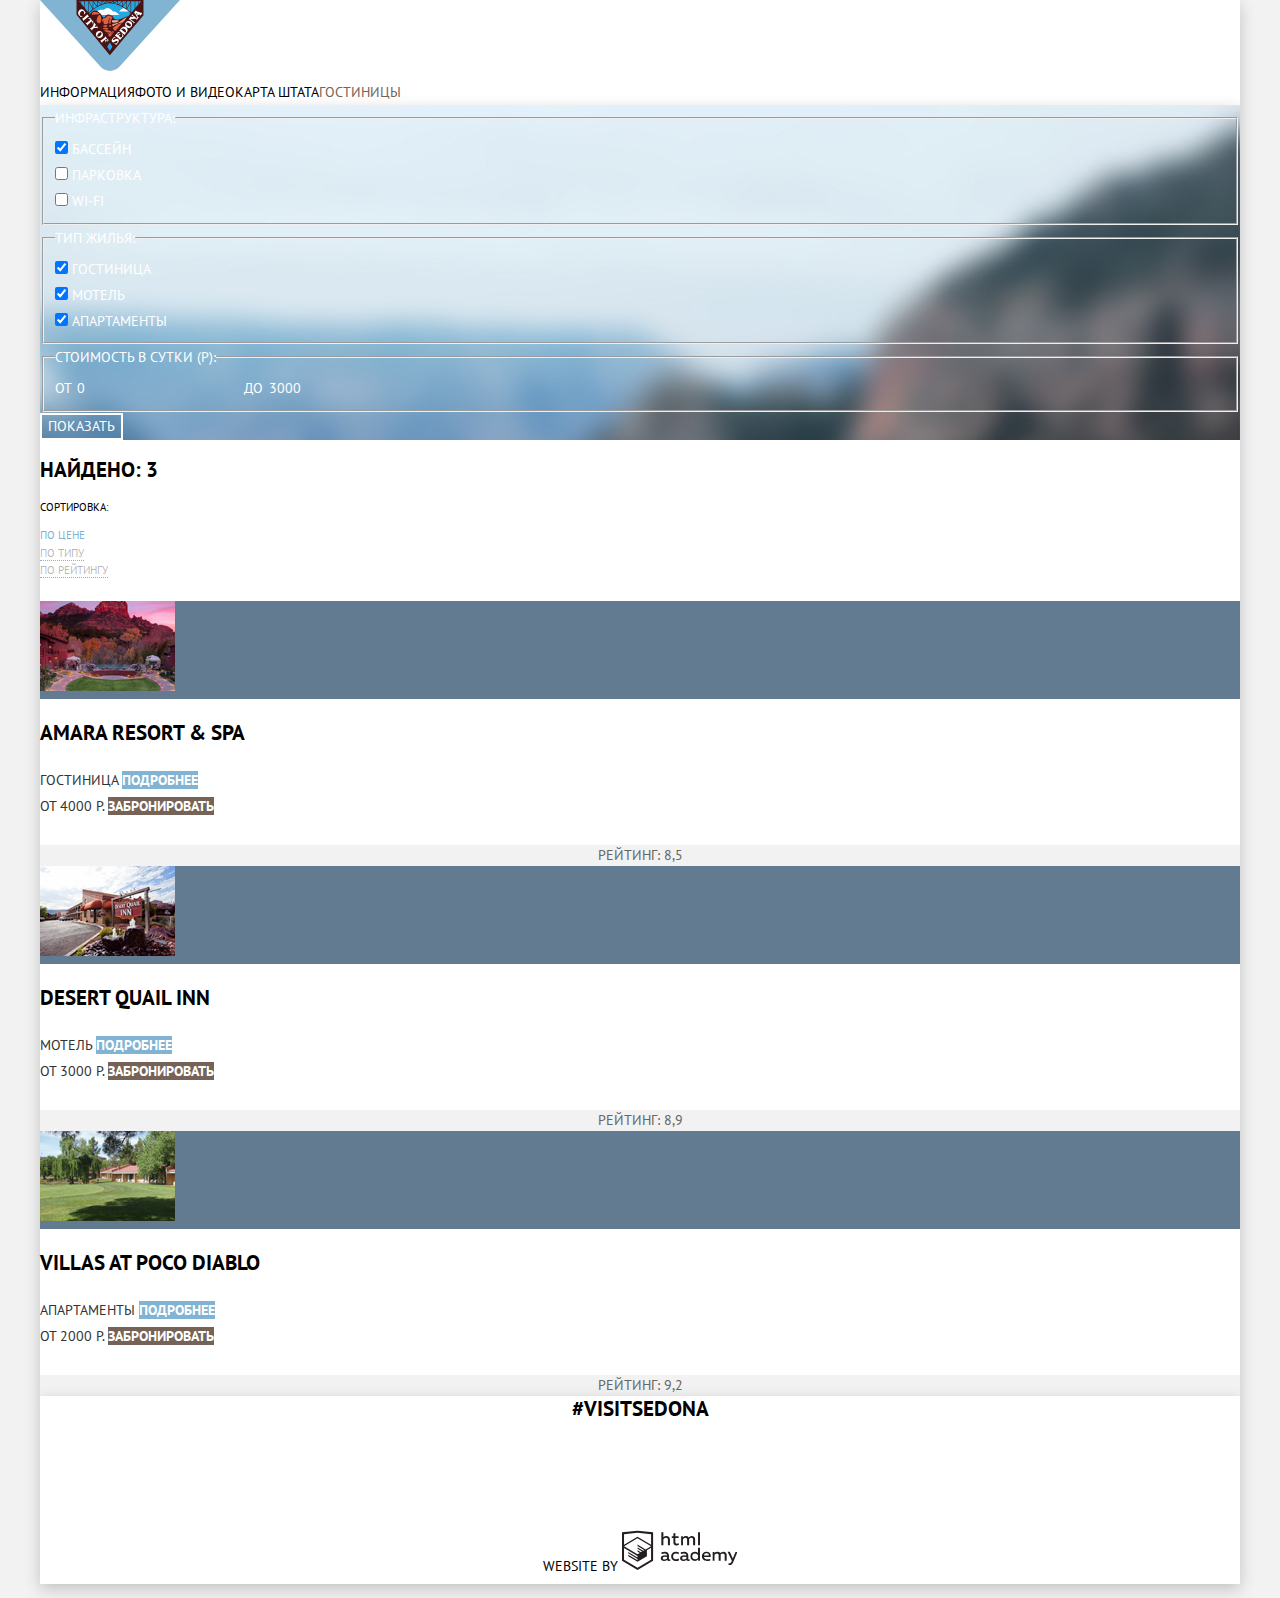
==== hotels.html @ b2244fad "Исправил html" ====
<!DOCTYPE html>
<html lang="ru">
  <head>
    <meta charset="utf-8">
    <title>HTML Academy: Седона</title>
    <link href="https://fonts.googleapis.com/css?family=PT+Sans:400,700&amp;subset=cyrillic" rel="stylesheet">
    <link href="css/normalize.css" rel="stylesheet">
    <link href="css/style.css" rel="stylesheet">
  </head>
  <body>
  	<header class="container main-header">
  		<h1 class="visually-hidden">Sedona - отели</h1>
  		<a href="index.html" class="main-header-logo">
  				<img src="img/svg/logo.svg" width="140" height="71" alt="Логотип города Седона">
  		</a>
  		<nav class="menu">
  			<ul class="menu-list">
  				<li class="menu-item"><a class="menu-link" href="info.html">Информация</a></li>
  				<li class="menu-item"><a class="menu-link" href="gallery.html">Фото и видео</a></li>
  				<li class="menu-item"><a class="menu-link" href="map.html">Карта штата</a></li>
  				<li class="menu-item"><span class="menu-link">Гостиницы</span></li>
  			</ul>
  		</nav>
  	</header>

    <main class="container">
      <section class="filter">
        <h2 class="visually-hidden">Критерии выбора жилья</h2>
        <div class="hotels-bakground">
          <form class="filter-form" method="get" action="https://echo.htmlacademy.ru">
            <fieldset class="filter-col">
              <legend>Инфраструктура:</legend>
                <ul class="filter-list">
                  <li class="filter-option">
                    <label class="filter-name">
                      <input type="checkbox" class="filter-check" name="infrastructure" value="pool" checked>
                      <span class="filter-text">Бассейн</span>
                    </label>
                  </li>
                  <li class="filter-option">
                    <label class="filter-name">
                      <input type="checkbox" class="filter-check" name="infrastructure" value="parking">
                      <span class="filter-text">Парковка</span>
                    </label>
                  </li>
                  <li class="filter-option">
                    <label class="filter-name">
                      <input type="checkbox" class="filter-check" name="infrastructure" value="wi-fi">
                      <span class="filter-text">Wi-fi</span>
                    </label>
                  </li>
                </ul>
            </fieldset>

            <fieldset class="filter-col">
              <legend>Тип жилья:</legend>
                <ul class="filter-list">
                  <li class="filter-option">
                    <label class="filter-name">
                      <input type="checkbox" class="filter-check" name="accommodation" value="hotel" checked>
                      <span class="filter-text">Гостиница</span>
                    </label>
                  </li>
                  <li class="filter-option">
                    <label class="filter-name">
                      <input type="checkbox" class="filter-check" name="accommodation" value="motel" checked>
                      <span class="filter-text">Мотель</span>
                    </label>
                  </li>
                  <li class="filter-option">
                    <label class="filter-name">
                      <input type="checkbox" class="filter-check" name="accommodation" value="apartments" checked>
                      <span class="filter-text">Апартаменты</span>
                    </label>
                  </li>
                </ul>
            </fieldset>

            <fieldset class="filter-col filter-range">
              <legend>Стоимость в сутки (р):</legend>
                <label class="filter-name range-name">
                  <span class="filter-text range-text">От</span>
                  <input type="text" class="range-input" name="cost-from" value="0">
                </label>
                <label class="filter-name range-name">
                  <span class="filter-text range-text">До</span>
                  <input type="text" class="range-input" name="cost-to" value="3000">
                </label>
                <div class="range-controls">
                  <div class="bar"></div>
                  <div class="grip min-grip"></div>
                  <div class="grip max-grip"></div>
                </div>
            </fieldset>
            <button type="submit" class="filter-show-btn button">Показать</button>
          </form>
        </div>
      </section>

      <section class="sort">
        <h2 class="visually-hidden">Сортировка жилья</h2>
        <p class="sort-result">Найдено: 3</p>
        <p class="sort-row">Сортировка:</p>
        <ul class="sort-list">
          <li class="sort-item sort-row">
            <a href="#" class="sort-link active">По цене</a>
          </li>
          <li class="sort-item sort-row">
            <a href="#" class="sort-link">По типу</a>
          </li>
          <li class="sort-item sort-row">
            <a href="#" class="sort-link">По рейтингу</a>
          </li>
          <li class="sort-item sort-icon">
            <a href="#" class="sort-link-step sort-ascending">Возрастание</a>
            <a href="#" class="sort-link-step sort-descending">Убывание</a>
          </li>
        </ul>
      </section>

      <section class="hotels">
        <div class="hotel">
          <div class="hotel-picture">
            <img src="img/content/amara.jpg" width="135" height="90" alt="Внешний вид отелей">
          </div>
          <div class="hotel-content">
              <h3 class="hotel-title theme-title">Amara resort & Spa</h3>
              <div class="hotel-block">
                <span class="hotel-text theme-text">Гостиница</span>
                <a href="#" class="hotel-details-btn">Подробнее</a>
              </div>
              <div class="hotel-block">
                <span class="hotel-text theme-text">От 4000 р.</span>
                <a href="#" class="hotel-booking-btn">Забронировать</a>
              </div>
          </div>
          <div class="hotel-rate">
            <div class="hotel-stars hotel-stars-four">Четыре звезды</div>
            <div class="hotel-rate-text">Рейтинг: 8,5</div>
          </div>
        </div>

        <div class="hotel">
          <div class="hotel-picture">
            <img src="img/content/desert.jpg" width="135" height="90" alt="Внешний вид отелей">
          </div>
          <div class="hotel-content">
              <h3 class="hotel-title theme-title">Desert quail inn</h3>
              <div class="hotel-block">
                <span class="hotel-text theme-text">Мотель</span>
                <a href="#" class="hotel-details-btn">Подробнее</a>
              </div>
              <div class="hotel-block">
                <span class="hotel-text theme-text">От 3000 р.</span>
                <a href="#" class="hotel-booking-btn">Забронировать</a>
              </div>
          </div>
          <div class="hotel-rate">
            <div class="hotel-stars hotel-stars-three">Три звезды</div>
            <div class="hotel-rate-text">Рейтинг: 8,9</div>
          </div>
        </div>

        <div class="hotel">
          <div class="hotel-picture">
            <img src="img/content/villas.jpg" width="135" height="90" alt="Внешний вид отелей">
          </div>
          <div class="hotel-content">
              <h3 class="hotel-title theme-title">Villas at poco diablo</h3>
              <div class="hotel-block">
                <span class="hotel-text theme-text">Апартаменты</span>
                <a href="#" class="hotel-details-btn">Подробнее</a>
              </div>
              <div class="hotel-block">
                <span class="hotel-text theme-text">От 2000 р.</span>
                <a href="#" class="hotel-booking-btn">Забронировать</a>
              </div>
          </div>
          <div class="hotel-rate">
            <div class="hotel-stars hotel-stars-two">Две звезды</div>
            <div class="hotel-rate-text">Рейтинг: 9,2</div>
          </div>
        </div>
      </section>
    </main>

  	<footer class="container main-footer">
  		<a href="#" class="hashtag">#visitsedona</a>
  		<ul class="social-list">
         <li class="footer-item"><a class="button social-link social-twitter" href="#">Twitter</a></li>
         <li class="footer-item"><a class="button social-link social-facebook" href="#">Facebook</a></li>
         <li class="footer-item"><a class="button social-link social-youtube" href="#">Youtube</a></li>
      </ul>
      <p class="footer-copyright">Website by
      	<a href="https://htmlacademy.ru/intensive/htmlcss" class="footer-copyright-logo">
          HTML Academy
  				<svg class="inline-logo" width="115" height="41" xmlns="http://www.w3.org/2000/svg" viewBox="0 0 113 39"><path d="M46.84 28.22a2.07 2.07 0 0 0 .58-.11v1.4a3.41 3.41 0 0 1-1.24.22 1.75 1.75 0 0 1-1.75-1 5.08 5.08 0 0 1-3.3 1.13c-1.59 0-3.06-.87-3.06-2.68 0-2.24 2.08-2.93 3.9-2.93a11.63 11.63 0 0 1 2.28.26v-.31c0-1.09-.8-1.86-2.3-1.86a7.79 7.79 0 0 0-3.15.67v-1.79a10.72 10.72 0 0 1 3.35-.58c2.48 0 4 1.18 4 3.83v3.14a.57.57 0 0 0 .69.61zm-6.76-1.19a1.42 1.42 0 0 0 1.64 1.29 3.56 3.56 0 0 0 2.53-1v-1.51a10.21 10.21 0 0 0-1.9-.22c-1.1.01-2.27.35-2.27 1.45zM53.06 20.62a5.29 5.29 0 0 1 2.7.67v1.79a4.28 4.28 0 0 0-2.42-.73 2.89 2.89 0 1 0 0 5.76 5.26 5.26 0 0 0 2.55-.67v1.8a6.58 6.58 0 0 1-2.9.6 4.42 4.42 0 0 1-4.72-4.54 4.54 4.54 0 0 1 4.79-4.68zM65.84 28.22a2.07 2.07 0 0 0 .58-.11v1.4a3.41 3.41 0 0 1-1.24.22 1.75 1.75 0 0 1-1.75-1 5.08 5.08 0 0 1-3.3 1.13c-1.59 0-3.06-.87-3.06-2.68 0-2.24 2.08-2.93 3.9-2.93a11.63 11.63 0 0 1 2.28.26v-.31c0-1.09-.8-1.86-2.3-1.86a7.79 7.79 0 0 0-3.15.67v-1.79a10.72 10.72 0 0 1 3.35-.58c2.48 0 4 1.18 4 3.83v3.14a.57.57 0 0 0 .69.61zm-6.76-1.19a1.42 1.42 0 0 0 1.64 1.29 3.56 3.56 0 0 0 2.53-1v-1.51a10.21 10.21 0 0 0-1.9-.22c-1.11.01-2.27.35-2.27 1.45zM76.67 16.85v12.76h-1.76v-1.39a4.07 4.07 0 0 1-3.35 1.62 4.62 4.62 0 0 1 0-9.22 4 4 0 0 1 3.15 1.37v-5.14h2zm-4.76 5.48a2.9 2.9 0 0 0 0 5.8 3 3 0 0 0 2.79-1.84v-2.13a3.06 3.06 0 0 0-2.79-1.83zM82.99 20.62c3.48 0 4.68 2.81 4.12 5.34h-6.58c.22 1.57 1.75 2.22 3.35 2.22a6.41 6.41 0 0 0 2.77-.62v1.68a7.5 7.5 0 0 1-3.14.6c-2.68 0-5-1.53-5-4.61a4.39 4.39 0 0 1 4.48-4.61zm.09 1.62a2.39 2.39 0 0 0-2.57 2.26h4.85a2.06 2.06 0 0 0-2.28-2.26zM89.1 29.61v-8.75h1.73v1.09a4 4 0 0 1 2.92-1.33 3 3 0 0 1 2.73 1.4 4.33 4.33 0 0 1 3.06-1.4 3.21 3.21 0 0 1 3.32 3.52v5.47h-2V24.2a1.67 1.67 0 0 0-1.73-1.84 2.94 2.94 0 0 0-2.17 1.18V29.61h-2V24.2a1.67 1.67 0 0 0-1.73-1.84 3.11 3.11 0 0 0-2.32 1.35v5.91h-2zM111.47 20.86h2l-4.1 9.93c-.95 2.28-2.19 3-3.52 3a5 5 0 0 1-1.15-.15v-1.66a3 3 0 0 0 .89.13c.95 0 1.66-.67 2.17-2l.18-.44-4.16-8.82h2.13l3 6.6zM40.66 1.53v5a4 4 0 0 1 2.83-1.2A3.41 3.41 0 0 1 47.1 8.9v5.41h-2V9.15a1.9 1.9 0 0 0-2-2.1 3.08 3.08 0 0 0-2.44 1.46v5.8h-2V1.53h2zM52.43 2.42v3.12h3.17v1.71h-3.17v4c0 1.15.53 1.53 1.66 1.53a4.71 4.71 0 0 0 1.77-.35v1.68a7.14 7.14 0 0 1-2.35.38 2.68 2.68 0 0 1-3-2.88V7.23h-1.6V5.52h1.57V2.88zM58.1 14.29V5.54h1.73v1.09a4 4 0 0 1 2.92-1.33 3 3 0 0 1 2.73 1.4 4.33 4.33 0 0 1 3.06-1.4 3.21 3.21 0 0 1 3.32 3.52v5.47h-2V8.88a1.67 1.67 0 0 0-1.73-1.84 2.94 2.94 0 0 0-2.17 1.18V14.29h-2V8.88a1.67 1.67 0 0 0-1.73-1.84 3.11 3.11 0 0 0-2.32 1.35v5.91h-2zM74.72 1.52h1.95v12.76h-1.95zM15.44.02h-.16L0 1.62v28l15.28 9.09 15.28-9.09v-28zm13.12 28.45l-13.28 7.9L2 28.47V16.99l13.22 7.87v1.43l-9.07-5.4v1.38l9.11 5.47v1.46l-9.1-5.42v1.38l9.11 5.47 9.19-5.5V19.22l4.1-2.45v11.67zm0-13.16l-3.65 2.14-1.68 1-8-4.76v1.38l6.84 4.07h-.06l-.15.09-1 .57-5.64-3.36v1.38l4.45 2.65-1.05.7-3.36-2v1.38l2.21 1.3-2.25 1.35-13.16-7.82 13.17-7.92zm0-1.39L15.21 6.05l-13.2 7.86V3.41l13.28-1.39 13.28 1.39v10.51z"/>
          </svg>
  			</a>
      </p>
  	</footer>
  </body>
</html>
---- css/style.css ----
body {
	margin: 0;
	padding: 0;

	font-family: "PT Sans", Arial, sans-serif;
	font-size: 14px;
	line-height: 26px;
	font-weight: 400;
	color: #000000;
	text-transform: uppercase;

	background-color: #f2f2f2;
}

a {
	text-decoration: none;
}

.container {
  margin: 0 auto;
  max-width: 1200px;
  background-color: #ffffff;
  box-shadow: 0px 5px 15px 0 rgba(0, 1, 1, 0.2);
}

.visually-hidden {
  position: absolute;

  width: 1px;
  height: 1px;
  margin: -1px;
  border: 0;
  padding: 0;

  white-space: nowrap;

  clip-path: inset(100%);
  clip: rect(0 0 0 0);
  overflow: hidden;
}

.button {
  font-size: 14px;
  line-height: 21px;
  text-align: center;
  color: #ffffff;
  vertical-align: middle;
  text-transform: uppercase;

  background-color: #766357;
  border: none;
}

.theme-text {
  font-size: 14px;
  line-height: 21px;
  font-weight: 400;
  color: #333333;
  text-align: center;
}

.theme-title {
  font-size: 21px;
  line-height: 21px;
  font-weight: 700;
  color: #000000;
  text-align: center;
}

.menu-list {
  width: 100%;
  display: flex;
  padding: 0;
  list-style: none;
}

.menu-item {
  text-align: center;

  width: (20%);
  box-sizing: border-box;
  flex-shrink: 0;
}

.menu-item:nth-child(2n+2) {
  margin-right:(20%);
}

.menu-link {
	color: #000000;
}

.menu-link:hover {
	color: #81b3d2;

}
.menu-link:active {
	opacity: 0.3;
}

.menu-link:not([href]),
.menu-link:not([href]):hover,
.menu-link:not([href]):active {
  color: #766357;
  opacity: 1;
}

.reason {
  text-align: center;
}

.reason-greeting {
  width: 100%;
  height: 500px;
  background:
  url("../img/svg/bg/welcome.svg") no-repeat center center,
  url("../img/svg/bg/polygon.svg") no-repeat center bottom,
  url("../img/bg/main-bg.jpg") no-repeat center center;
  background-size: 459px 353px, auto 60px, auto;
  background-color: #b0e0e6;
}

.reason-header .theme-title {
	line-height: 26px;
}

.reason-header .theme-text {
  line-height: 26px;
}

.reason-content {
  background-color: #81b3d2;
}

.reason-extended .theme-text,
.reason-extended .theme-title,
.reason-extended .reason-number {
  color: #ffffff;
}

.reason-number {
  font-weight: 400;
}

.less-content {
  background-color: #eeeeee;
}

.feature-list,
.menu-list,
.footer-list,
.sort-list,
.filter-list {
  list-style: none;
  margin: 0;
  padding: 0;
}


/*----ПРОБНЫЙ ФЛЕКС----*/

.reason-list {
  width: 100%;
  display: flex;
  padding: 0;
  list-style: none;
  flex-wrap: wrap;
  flex-direction: row;
  justify-content: center;
}

.reason-list:nth-child(1) {
  order: -2;
}

.reason-list:nth-child(2) {

}

.reason-list:nth-child(3) {

}

.reason-list:nth-child(4) {

}

.reason-list:nth-child(5) {

}

.reason-list:nth-child(4) {
  order: -1;
}


/*----КОНЕЦ ФЛЕКСА----*/

.reason-extended .reason-content {
  width: calc(100%/3)
}

.feedback .theme-title {
  font-size: 30px;
  line-height: 36px;
}

.feedback .theme-text {
  line-height: 24px;
}

.search-calendar {
  border: none;
  background-color: transparent;
}

.inline-calendar {
  fill: #cacaca;
}

.inline-calendar:hover {
  fill: #000000;
}

.inline-calendar:active {
  fill: #81b3d2;
}

.search-form {
  font-weight: 700;

  background-color: #ffffff;
  box-shadow: 0px 7px 15px 0 #00010126;
}

.search-input-wrapper .search-input {
  font-size: 14px;
  line-height: 21px;
  color: #000000;
  text-align: left;

  background-color: #f2f2f2;
  border: solid 2px transparent;
  outline: none;
}

.search-input-wrapper input:hover {
  background-color: #ebebeb;
  border: solid 2px transparent;
}

.search-input-wrapper input:focus {
  background-color: #ffffff;
  border: solid 2px #e5e5e5;
}

.search .button {
  font-size: 21px;
  line-height: 26px;
  font-weight: 700;
  color: #ffffff;
  text-align: center;

  background-color: #766357;
}

.modal-search .button:hover {
  background-color: #604e43;
}

.modal-search .button:active {
  background-color: #503e33;
  color: rgba(255, 255, 255, 0.3)
}

.search .search-send {
  background-color: #81b3d2;
}

.search .search-send:hover {
  background-color: #669ec0;
}

.search .search-send:active {
  background-color: #5496bd;
  color: rgba(255, 255, 255, 0.3);
}

.number {
  background-color: #f2f2f2;
}

.number .number-btn {
  font-size: 0;

  border: none;
  background-color: transparent;
}

.number .person-number {
  border: none;
  background-color: transparent;
}

.map {
  background-color: #dbe5c6;
}

.main-footer {
  text-align: center;
}

.social-list {
  list-style: none;
}

.main-footer .button {
  font-size: 0;
  color: #ffffff;

  background-color: #81b3d2;
}

.main-footer .button:hover {
  background-color: #669ec0;
}

.main-footer .button:active {
  color: rgba(255, 255, 255, 0.3);
  background-color: #5496bd;
}

.footer-copyright-logo {
  font-size: 0;
}

.inline-logo {
  fill: #231f20;
}

.inline-logo:hover {
  fill: #81b3d2;
}

.inline-logo:active {
  fill: #bdbbbc;
}

.hashtag {
  font-size: 21px;
  line-height: 26px;
  color: #000000;
  font-weight: 700;
}

/*-------ОТЕЛИ-------*/

.filter-form {
  color: #ffffff;
  text-align: left;

  background-image: url("../img/bg/filter-bg.jpg");
  background-color: #637b90;
  background-position: top center;
  background-repeat: no-repeat;
}

.range-input {
  color: #ffffff;

  background-color: transparent;
  border: none;
}

.sort {
  text-align: left;
  font-size: 10.5px;
  line-height: 17.5px;
}

.filter-show-btn {
  background-color: transparent;
  border: solid 2px #ffffff;
}

.filter-show-btn:hover {
  color: #000000;
  background-color: #ffffff;
}

.sort .sort-result {
  font-size: 21px;
  font-weight: 700;
}

.sort-link {
  color: rgba(0, 0, 0, 0.3);
  border-bottom: dotted 1px #81b3d2;
}

.sort-link:hover {
  color: #81b3d2;
   border-bottom: dotted 1px #81b3d2;
}

.sort-link:active {
  color: #000000;
  border: none;
}

.sort-link.active,
.sort-link.active:hover,
.sort-link.active:active {
  color: #81b3d2;
  border: none;
}

.sort-icon .sort-link-step {
  font-size: 0;
  color: #cacaca;
}

.sort-icon .sort-descending {
  color: #81b3d2;
}

.sort-icon .sort-link-step:hover {
  color: #000000;
}

.sort-icon .sort-link-step:active {
  color: #81b3d2;
}

.hotel-picture {
  background-color: #637b90;
}

.hotels .theme-text {
  text-align: left;
}

.hotel-title {
  font-size: 21px;
  line-height: 26px;
  text-align: left;
}

.hotel-booking-btn {
  background-color: #766357;
  font-weight: 700;
  color: #ffffff;
}

.hotel-booking-btn:hover {
  background-color: #604e43;
}

.hotel-booking-btn:active {
  background-color: #503e33;
  color: rgba(255, 255, 255, 0.3)
}

.hotel-details-btn {
  background-color: #81b3d2;
  font-weight: 700;
  color: #ffffff;
}

.hotel-details-btn:hover {
  background-color: #669ec0;
}

.hotel-details-btn:active {
  background-color: #5496bd;
  color: rgba(255, 255, 255, 0.3);
}

.hotel-rate-text {
  color: #666666;
  text-align: center;
  line-height: 21px;

  background-color: #f2f2f2;
}

.hotel-stars {
  font-size: 0;
}
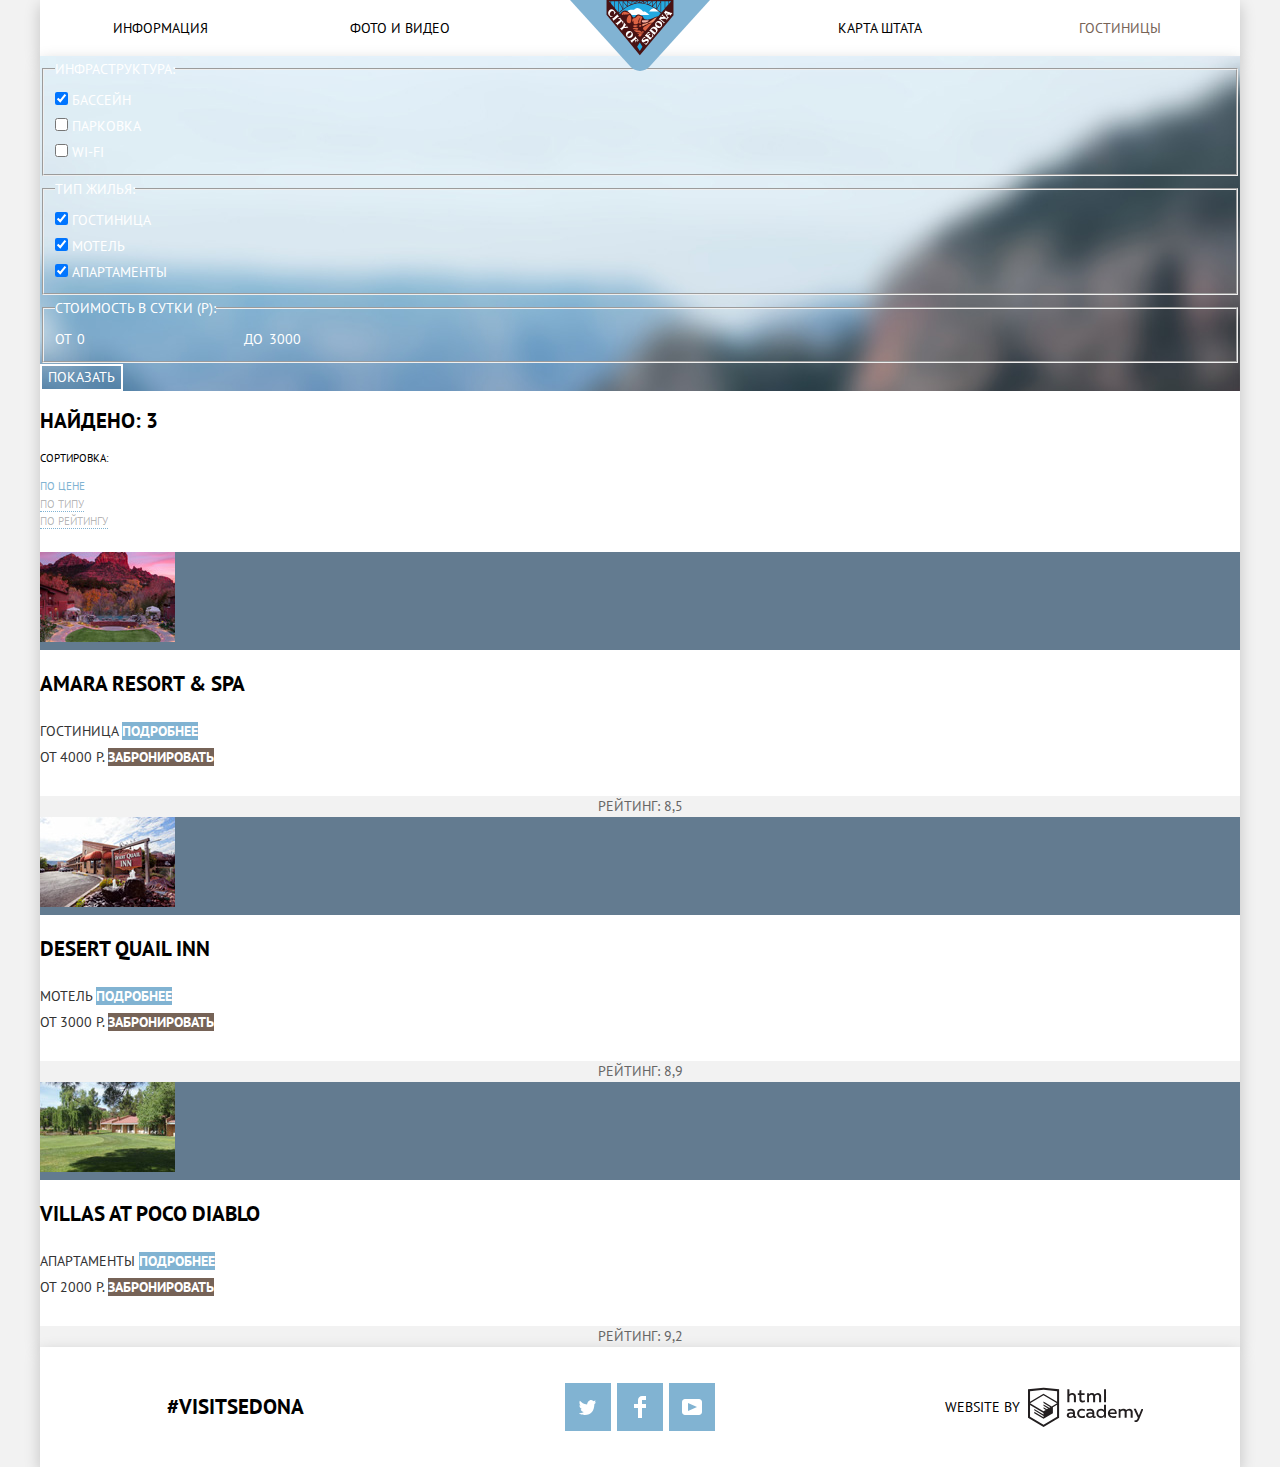
==== commit 82f9b621: "Выровнял текст" ====
--- a/hotels.html
+++ b/hotels.html
@@ -185,19 +185,21 @@
     </main>
 
   	<footer class="container main-footer">
-  		<a href="#" class="hashtag">#visitsedona</a>
-  		<ul class="social-list">
-         <li class="footer-item"><a class="button social-link social-twitter" href="#">Twitter</a></li>
-         <li class="footer-item"><a class="button social-link social-facebook" href="#">Facebook</a></li>
-         <li class="footer-item"><a class="button social-link social-youtube" href="#">Youtube</a></li>
-      </ul>
-      <p class="footer-copyright">Website by
-      	<a href="https://htmlacademy.ru/intensive/htmlcss" class="footer-copyright-logo">
-          HTML Academy
-  				<svg class="inline-logo" width="115" height="41" xmlns="http://www.w3.org/2000/svg" viewBox="0 0 113 39"><path d="M46.84 28.22a2.07 2.07 0 0 0 .58-.11v1.4a3.41 3.41 0 0 1-1.24.22 1.75 1.75 0 0 1-1.75-1 5.08 5.08 0 0 1-3.3 1.13c-1.59 0-3.06-.87-3.06-2.68 0-2.24 2.08-2.93 3.9-2.93a11.63 11.63 0 0 1 2.28.26v-.31c0-1.09-.8-1.86-2.3-1.86a7.79 7.79 0 0 0-3.15.67v-1.79a10.72 10.72 0 0 1 3.35-.58c2.48 0 4 1.18 4 3.83v3.14a.57.57 0 0 0 .69.61zm-6.76-1.19a1.42 1.42 0 0 0 1.64 1.29 3.56 3.56 0 0 0 2.53-1v-1.51a10.21 10.21 0 0 0-1.9-.22c-1.1.01-2.27.35-2.27 1.45zM53.06 20.62a5.29 5.29 0 0 1 2.7.67v1.79a4.28 4.28 0 0 0-2.42-.73 2.89 2.89 0 1 0 0 5.76 5.26 5.26 0 0 0 2.55-.67v1.8a6.58 6.58 0 0 1-2.9.6 4.42 4.42 0 0 1-4.72-4.54 4.54 4.54 0 0 1 4.79-4.68zM65.84 28.22a2.07 2.07 0 0 0 .58-.11v1.4a3.41 3.41 0 0 1-1.24.22 1.75 1.75 0 0 1-1.75-1 5.08 5.08 0 0 1-3.3 1.13c-1.59 0-3.06-.87-3.06-2.68 0-2.24 2.08-2.93 3.9-2.93a11.63 11.63 0 0 1 2.28.26v-.31c0-1.09-.8-1.86-2.3-1.86a7.79 7.79 0 0 0-3.15.67v-1.79a10.72 10.72 0 0 1 3.35-.58c2.48 0 4 1.18 4 3.83v3.14a.57.57 0 0 0 .69.61zm-6.76-1.19a1.42 1.42 0 0 0 1.64 1.29 3.56 3.56 0 0 0 2.53-1v-1.51a10.21 10.21 0 0 0-1.9-.22c-1.11.01-2.27.35-2.27 1.45zM76.67 16.85v12.76h-1.76v-1.39a4.07 4.07 0 0 1-3.35 1.62 4.62 4.62 0 0 1 0-9.22 4 4 0 0 1 3.15 1.37v-5.14h2zm-4.76 5.48a2.9 2.9 0 0 0 0 5.8 3 3 0 0 0 2.79-1.84v-2.13a3.06 3.06 0 0 0-2.79-1.83zM82.99 20.62c3.48 0 4.68 2.81 4.12 5.34h-6.58c.22 1.57 1.75 2.22 3.35 2.22a6.41 6.41 0 0 0 2.77-.62v1.68a7.5 7.5 0 0 1-3.14.6c-2.68 0-5-1.53-5-4.61a4.39 4.39 0 0 1 4.48-4.61zm.09 1.62a2.39 2.39 0 0 0-2.57 2.26h4.85a2.06 2.06 0 0 0-2.28-2.26zM89.1 29.61v-8.75h1.73v1.09a4 4 0 0 1 2.92-1.33 3 3 0 0 1 2.73 1.4 4.33 4.33 0 0 1 3.06-1.4 3.21 3.21 0 0 1 3.32 3.52v5.47h-2V24.2a1.67 1.67 0 0 0-1.73-1.84 2.94 2.94 0 0 0-2.17 1.18V29.61h-2V24.2a1.67 1.67 0 0 0-1.73-1.84 3.11 3.11 0 0 0-2.32 1.35v5.91h-2zM111.47 20.86h2l-4.1 9.93c-.95 2.28-2.19 3-3.52 3a5 5 0 0 1-1.15-.15v-1.66a3 3 0 0 0 .89.13c.95 0 1.66-.67 2.17-2l.18-.44-4.16-8.82h2.13l3 6.6zM40.66 1.53v5a4 4 0 0 1 2.83-1.2A3.41 3.41 0 0 1 47.1 8.9v5.41h-2V9.15a1.9 1.9 0 0 0-2-2.1 3.08 3.08 0 0 0-2.44 1.46v5.8h-2V1.53h2zM52.43 2.42v3.12h3.17v1.71h-3.17v4c0 1.15.53 1.53 1.66 1.53a4.71 4.71 0 0 0 1.77-.35v1.68a7.14 7.14 0 0 1-2.35.38 2.68 2.68 0 0 1-3-2.88V7.23h-1.6V5.52h1.57V2.88zM58.1 14.29V5.54h1.73v1.09a4 4 0 0 1 2.92-1.33 3 3 0 0 1 2.73 1.4 4.33 4.33 0 0 1 3.06-1.4 3.21 3.21 0 0 1 3.32 3.52v5.47h-2V8.88a1.67 1.67 0 0 0-1.73-1.84 2.94 2.94 0 0 0-2.17 1.18V14.29h-2V8.88a1.67 1.67 0 0 0-1.73-1.84 3.11 3.11 0 0 0-2.32 1.35v5.91h-2zM74.72 1.52h1.95v12.76h-1.95zM15.44.02h-.16L0 1.62v28l15.28 9.09 15.28-9.09v-28zm13.12 28.45l-13.28 7.9L2 28.47V16.99l13.22 7.87v1.43l-9.07-5.4v1.38l9.11 5.47v1.46l-9.1-5.42v1.38l9.11 5.47 9.19-5.5V19.22l4.1-2.45v11.67zm0-13.16l-3.65 2.14-1.68 1-8-4.76v1.38l6.84 4.07h-.06l-.15.09-1 .57-5.64-3.36v1.38l4.45 2.65-1.05.7-3.36-2v1.38l2.21 1.3-2.25 1.35-13.16-7.82 13.17-7.92zm0-1.39L15.21 6.05l-13.2 7.86V3.41l13.28-1.39 13.28 1.39v10.51z"/>
-          </svg>
-  			</a>
-      </p>
-  	</footer>
+            <div class="footer-content">
+        <a href="#" class="footer-unit hashtag">#visitsedona</a>
+        <ul class="footer-unit social-list">
+           <li class="footer-item"><a class="button social-link social-twitter" href="#">Twitter</a></li>
+           <li class="footer-item"><a class="button social-link social-facebook" href="#">Facebook</a></li>
+           <li class="footer-item"><a class="button social-link social-youtube" href="#">Youtube</a></li>
+        </ul>
+        <p class="footer-unit footer-copyright">Website by
+          <a href="https://htmlacademy.ru/intensive/htmlcss" class="footer-copyright-logo">
+            HTML Academy
+            <svg class="inline-logo" width="115" height="41" xmlns="http://www.w3.org/2000/svg" viewBox="0 0 113 39"><path d="M46.84 28.22a2.07 2.07 0 0 0 .58-.11v1.4a3.41 3.41 0 0 1-1.24.22 1.75 1.75 0 0 1-1.75-1 5.08 5.08 0 0 1-3.3 1.13c-1.59 0-3.06-.87-3.06-2.68 0-2.24 2.08-2.93 3.9-2.93a11.63 11.63 0 0 1 2.28.26v-.31c0-1.09-.8-1.86-2.3-1.86a7.79 7.79 0 0 0-3.15.67v-1.79a10.72 10.72 0 0 1 3.35-.58c2.48 0 4 1.18 4 3.83v3.14a.57.57 0 0 0 .69.61zm-6.76-1.19a1.42 1.42 0 0 0 1.64 1.29 3.56 3.56 0 0 0 2.53-1v-1.51a10.21 10.21 0 0 0-1.9-.22c-1.1.01-2.27.35-2.27 1.45zM53.06 20.62a5.29 5.29 0 0 1 2.7.67v1.79a4.28 4.28 0 0 0-2.42-.73 2.89 2.89 0 1 0 0 5.76 5.26 5.26 0 0 0 2.55-.67v1.8a6.58 6.58 0 0 1-2.9.6 4.42 4.42 0 0 1-4.72-4.54 4.54 4.54 0 0 1 4.79-4.68zM65.84 28.22a2.07 2.07 0 0 0 .58-.11v1.4a3.41 3.41 0 0 1-1.24.22 1.75 1.75 0 0 1-1.75-1 5.08 5.08 0 0 1-3.3 1.13c-1.59 0-3.06-.87-3.06-2.68 0-2.24 2.08-2.93 3.9-2.93a11.63 11.63 0 0 1 2.28.26v-.31c0-1.09-.8-1.86-2.3-1.86a7.79 7.79 0 0 0-3.15.67v-1.79a10.72 10.72 0 0 1 3.35-.58c2.48 0 4 1.18 4 3.83v3.14a.57.57 0 0 0 .69.61zm-6.76-1.19a1.42 1.42 0 0 0 1.64 1.29 3.56 3.56 0 0 0 2.53-1v-1.51a10.21 10.21 0 0 0-1.9-.22c-1.11.01-2.27.35-2.27 1.45zM76.67 16.85v12.76h-1.76v-1.39a4.07 4.07 0 0 1-3.35 1.62 4.62 4.62 0 0 1 0-9.22 4 4 0 0 1 3.15 1.37v-5.14h2zm-4.76 5.48a2.9 2.9 0 0 0 0 5.8 3 3 0 0 0 2.79-1.84v-2.13a3.06 3.06 0 0 0-2.79-1.83zM82.99 20.62c3.48 0 4.68 2.81 4.12 5.34h-6.58c.22 1.57 1.75 2.22 3.35 2.22a6.41 6.41 0 0 0 2.77-.62v1.68a7.5 7.5 0 0 1-3.14.6c-2.68 0-5-1.53-5-4.61a4.39 4.39 0 0 1 4.48-4.61zm.09 1.62a2.39 2.39 0 0 0-2.57 2.26h4.85a2.06 2.06 0 0 0-2.28-2.26zM89.1 29.61v-8.75h1.73v1.09a4 4 0 0 1 2.92-1.33 3 3 0 0 1 2.73 1.4 4.33 4.33 0 0 1 3.06-1.4 3.21 3.21 0 0 1 3.32 3.52v5.47h-2V24.2a1.67 1.67 0 0 0-1.73-1.84 2.94 2.94 0 0 0-2.17 1.18V29.61h-2V24.2a1.67 1.67 0 0 0-1.73-1.84 3.11 3.11 0 0 0-2.32 1.35v5.91h-2zM111.47 20.86h2l-4.1 9.93c-.95 2.28-2.19 3-3.52 3a5 5 0 0 1-1.15-.15v-1.66a3 3 0 0 0 .89.13c.95 0 1.66-.67 2.17-2l.18-.44-4.16-8.82h2.13l3 6.6zM40.66 1.53v5a4 4 0 0 1 2.83-1.2A3.41 3.41 0 0 1 47.1 8.9v5.41h-2V9.15a1.9 1.9 0 0 0-2-2.1 3.08 3.08 0 0 0-2.44 1.46v5.8h-2V1.53h2zM52.43 2.42v3.12h3.17v1.71h-3.17v4c0 1.15.53 1.53 1.66 1.53a4.71 4.71 0 0 0 1.77-.35v1.68a7.14 7.14 0 0 1-2.35.38 2.68 2.68 0 0 1-3-2.88V7.23h-1.6V5.52h1.57V2.88zM58.1 14.29V5.54h1.73v1.09a4 4 0 0 1 2.92-1.33 3 3 0 0 1 2.73 1.4 4.33 4.33 0 0 1 3.06-1.4 3.21 3.21 0 0 1 3.32 3.52v5.47h-2V8.88a1.67 1.67 0 0 0-1.73-1.84 2.94 2.94 0 0 0-2.17 1.18V14.29h-2V8.88a1.67 1.67 0 0 0-1.73-1.84 3.11 3.11 0 0 0-2.32 1.35v5.91h-2zM74.72 1.52h1.95v12.76h-1.95zM15.44.02h-.16L0 1.62v28l15.28 9.09 15.28-9.09v-28zm13.12 28.45l-13.28 7.9L2 28.47V16.99l13.22 7.87v1.43l-9.07-5.4v1.38l9.11 5.47v1.46l-9.1-5.42v1.38l9.11 5.47 9.19-5.5V19.22l4.1-2.45v11.67zm0-13.16l-3.65 2.14-1.68 1-8-4.76v1.38l6.84 4.07h-.06l-.15.09-1 .57-5.64-3.36v1.38l4.45 2.65-1.05.7-3.36-2v1.38l2.21 1.3-2.25 1.35-13.16-7.82 13.17-7.92zm0-1.39L15.21 6.05l-13.2 7.86V3.41l13.28-1.39 13.28 1.39v10.51z"/>
+            </svg>
+          </a>
+        </p>
+      </div>
+    </footer>
   </body>
 </html>
--- a/css/style.css
+++ b/css/style.css
@@ -67,23 +67,35 @@
   text-align: center;
 }
 
+.menu {
+  position: relative;
+}
+
+.main-header-logo {
+  position: absolute;
+  top: 0;
+  left: 50%;
+  transform: translateX(-50%);
+}
+
 .menu-list {
   width: 100%;
   display: flex;
+  flex-wrap: wrap;
   padding: 0;
+  margin: 0;
   list-style: none;
 }
 
 .menu-item {
   text-align: center;
-
-  width: (20%);
+  width: 20%;
+  padding: 15px;
   box-sizing: border-box;
-  flex-shrink: 0;
-}
-
-.menu-item:nth-child(2n+2) {
-  margin-right:(20%);
+}
+
+.menu-item:nth-child(4n-2) {
+  margin-right: 20%;
 }
 
 .menu-link {
@@ -111,24 +123,41 @@
 
 .reason-greeting {
   width: 100%;
-  height: 500px;
+  height: 508px;
   background:
-  url("../img/svg/bg/welcome.svg") no-repeat center center,
-  url("../img/svg/bg/polygon.svg") no-repeat center bottom,
-  url("../img/bg/main-bg.jpg") no-repeat center center;
-  background-size: 459px 353px, auto 60px, auto;
+    url("../img/svg/bg/welcome.svg") no-repeat center center,
+    url("../img/svg/bg/polygon.svg") no-repeat center bottom,
+    url("../img/bg/main-bg.jpg") no-repeat center 28%;
+  background-size: 459px 353px, 100% 59px, cover;
   background-color: #b0e0e6;
 }
 
 .reason-header .theme-title {
+  max-width: 450px;
+  padding-top: 40px;
+  margin-left: auto;
+  margin-right: auto;
+  margin-bottom: 40px;
 	line-height: 26px;
 }
 
 .reason-header .theme-text {
+  max-width: 500px;
+  margin-left: auto;
+  margin-right: auto;
+  margin-bottom: 55px;
   line-height: 26px;
 }
 
+.reason-item .theme-title {
+  max-width: 160px;
+  margin-left: auto;
+  margin-right: auto;
+}
+
 .reason-content {
+  flex-shrink: 0;
+
   background-color: #81b3d2;
 }
 
@@ -142,12 +171,11 @@
   font-weight: 400;
 }
 
-.less-content {
+.reason-less {
   background-color: #eeeeee;
-}
-
-.feature-list,
-.menu-list,
+  min-height: 227px;
+}
+
 .footer-list,
 .sort-list,
 .filter-list {
@@ -162,43 +190,115 @@
 .reason-list {
   width: 100%;
   display: flex;
+  list-style: none;
+  margin: 0 auto;
   padding: 0;
-  list-style: none;
   flex-wrap: wrap;
   flex-direction: row;
   justify-content: center;
 }
 
-.reason-list:nth-child(1) {
+.reason-item {
+  width: calc(100% / 3);
+}
+
+.reason-extended {
+  display: flex;
+  width: 100%;
+}
+
+.reason-reverse {
+  flex-direction: row-reverse;
+}
+
+.reason-item:first-child {
   order: -2;
 }
 
-.reason-list:nth-child(2) {
-
-}
-
-.reason-list:nth-child(3) {
-
-}
-
-.reason-list:nth-child(4) {
-
-}
-
-.reason-list:nth-child(5) {
-
-}
-
-.reason-list:nth-child(4) {
+.reason-item:last-child {
+  width: 100%;
   order: -1;
 }
 
-
+.reason-item:nth-child(3) {
+ padding-top: 29px;
+}
+
+.reason-item:nth-child(4) {
+ padding-top: 29px;
+}
+
+.reason-item:nth-child(5) {
+ padding-top: 29px;
+}
+
+.reason-item:nth-child(3) .theme-text {
+  max-width: 208px;
+  min-width: 182px;
+  margin-left: auto;
+  margin-right: auto;
+}
+
+.reason-item:nth-child(4) .theme-text {
+  max-width: 262px;
+  min-width: 152px;
+  margin-left: auto;
+  margin-right: auto;
+}
+
+.reason-item:nth-child(5) .theme-text {
+  max-width: 247px;
+  min-width: 145px;
+  margin-left: auto;
+  margin-right: auto;
+}
+
+.reason-content {
+  flex-shrink: 0;
+  padding: 45px;
+  width: calc(100% / 3);
+  background-color: #81b3d2;
+  text-align: center;
+  box-sizing: border-box;
+}
+
+.reason-image {
+  position: relative;
+  flex-grow: 1;
+  overflow: hidden;
+  background-color: #b0e0e6;
+}
+
+.reason-image img {
+  position: absolute;
+  width: 100%;
+  height: auto;
+  top: 50%;
+  left: 0%;
+  transform: translateY(-50%);
+}
+
+.feature-list {
+  width: 100%;
+  list-style: none;
+  margin: 0;
+  padding: 0;
+
+  display: flex;
+  justify-content: space-between;
+  align-content: flex-start;
+}
+
+.feature-item {
+  padding-top: 50px;
+}
+
+.feature-home .gift-image {
+  background: url("../img/svg/bg/home.svg") no-repeat center center;
+  background-size: 75px 72px;
+
+}
 /*----КОНЕЦ ФЛЕКСА----*/
-
-.reason-extended .reason-content {
-  width: calc(100%/3)
-}
 
 .feedback .theme-title {
   font-size: 30px;
@@ -302,16 +402,66 @@
   background-color: transparent;
 }
 
+.main-footer {
+  position: relative;
+}
+
 .map {
   background-color: #dbe5c6;
-}
-
-.main-footer {
-  text-align: center;
+  width: 100%;
+  height: 593;
+}
+
+.footer-content {
+  bottom: 0;
+  background-color: rgba(255,255,255,0.9);
+  width: 100%;
+  box-sizing: border-box;
+  padding-top: 20px;
+  padding-bottom: 20px;
+
+  display: flex;
+}
+
+.absolute {
+  position: absolute;
+}
+
+.footer-unit {
+  display: flex;
+  justify-content: center;
+  width: calc(100%/3);
 }
 
 .social-list {
+  margin: 13px;
+  padding: 0;
   list-style: none;
+  display: flex;
+  align-items: center;
+}
+
+.social-link {
+  display: block;
+  margin: 3px;
+  height: 48px;
+  width: 46px;
+  background-color: #81b3d2;
+}
+
+.social-twitter {
+  background: url("../img/svg/bg/twitter.svg") no-repeat;
+  background-position: 50% 50%;
+}
+
+.social-facebook {
+  background: url("../img/svg/bg/facebook.svg") no-repeat;
+  background-position: 50% 50%;
+}
+
+.social-youtube {
+  background: url("../img/svg/bg/youtube.svg") no-repeat;
+  background-position: 50% 50%;
 }
 
 .main-footer .button {
@@ -330,7 +480,14 @@
   background-color: #5496bd;
 }
 
+.footer-copyright {
+  display: flex;
+  align-items: center;
+}
+
 .footer-copyright-logo {
+  height: 41px;
+  margin-left: 8px;
   font-size: 0;
 }
 
@@ -351,6 +508,7 @@
   line-height: 26px;
   color: #000000;
   font-weight: 700;
+  align-self: center;
 }
 
 /*-------ОТЕЛИ-------*/
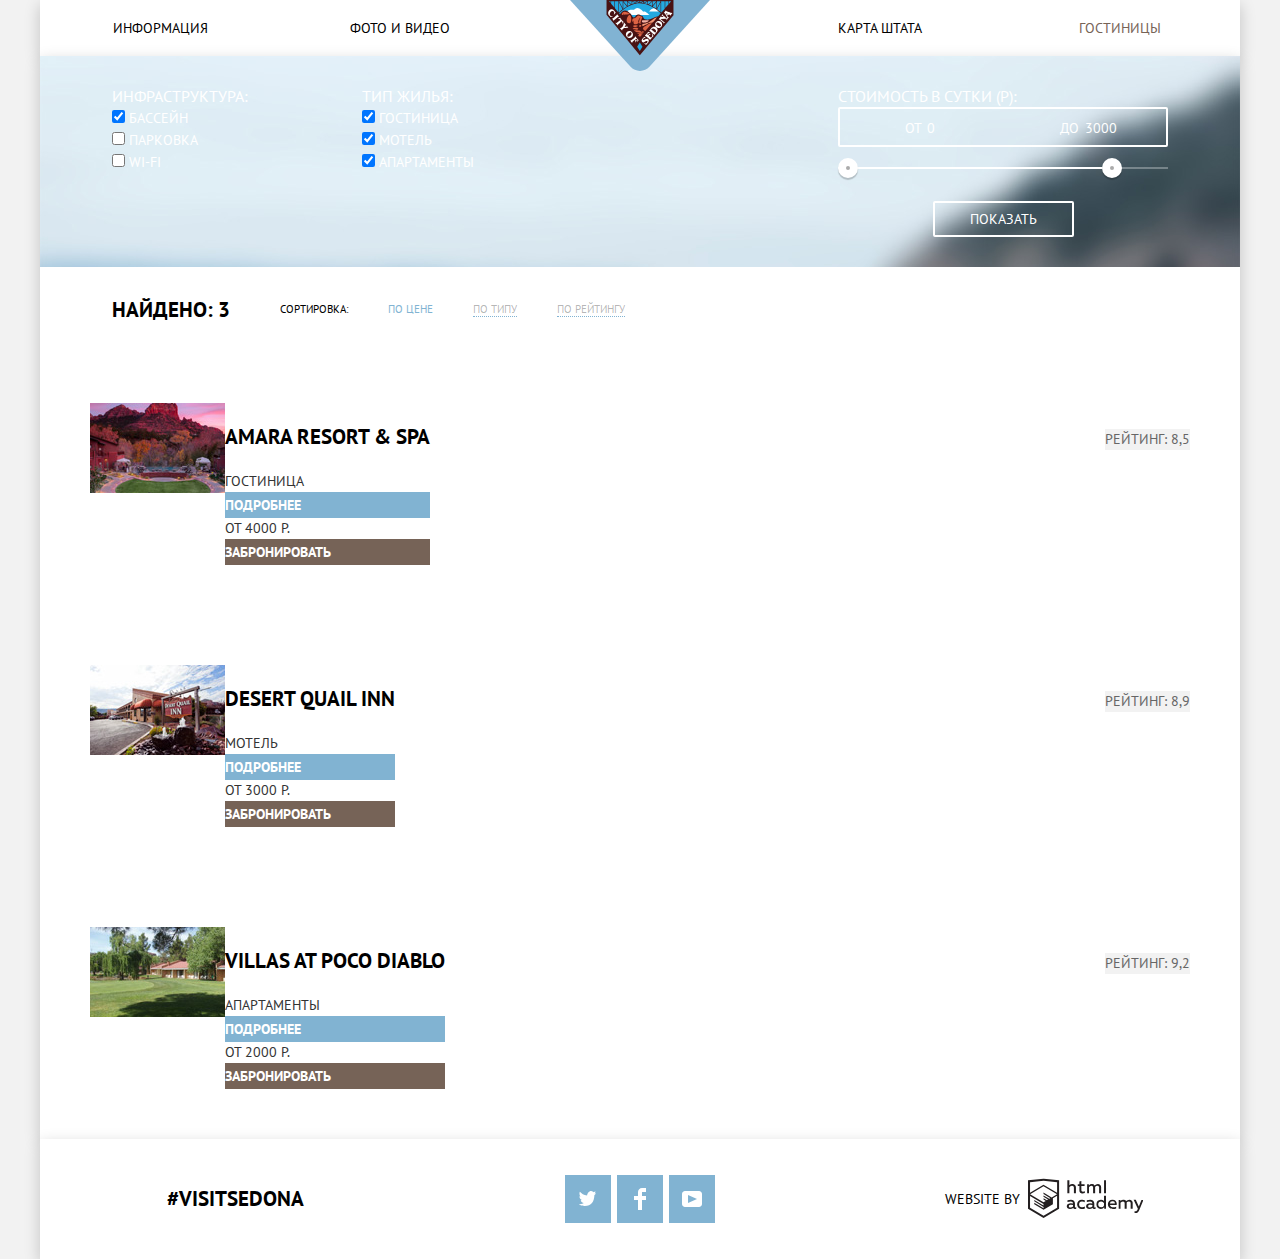
==== commit 1b6c77a9: "Сделал крупную сетку на гостиницах и фильтр" ====
--- a/hotels.html
+++ b/hotels.html
@@ -78,38 +78,42 @@
 
             <fieldset class="filter-col filter-range">
               <legend>Стоимость в сутки (р):</legend>
-                <label class="filter-name range-name">
-                  <span class="filter-text range-text">От</span>
-                  <input type="text" class="range-input" name="cost-from" value="0">
-                </label>
-                <label class="filter-name range-name">
-                  <span class="filter-text range-text">До</span>
-                  <input type="text" class="range-input" name="cost-to" value="3000">
-                </label>
+                <div class="cost">
+                  <label class="filter-name range-name cost-from">
+                    <span class="filter-text range-text">От</span>
+                    <input type="text" class="range-input" name="cost-from" value="0">
+                  </label>
+                  <label class="filter-name range-name cost-to">
+                    <span class="filter-text range-text">До</span>
+                    <input type="text" class="range-input" name="cost-to" value="3000">
+                  </label>
+                </div>
                 <div class="range-controls">
-                  <div class="bar"></div>
+                  <div class="scale">
+                    <div class="bar"></div>
+                  </div>
                   <div class="grip min-grip"></div>
                   <div class="grip max-grip"></div>
                 </div>
+                <button type="submit" class="filter-show-btn button">Показать</button>
             </fieldset>
-            <button type="submit" class="filter-show-btn button">Показать</button>
           </form>
         </div>
       </section>
 
       <section class="sort">
-        <h2 class="visually-hidden">Сортировка жилья</h2>
-        <p class="sort-result">Найдено: 3</p>
-        <p class="sort-row">Сортировка:</p>
+        <h2 class="visually-hidden sort-text">Сортировка жилья</h2>
+        <p class="sort-result sort-text">Найдено: 3</p>
+        <p class="sort-row sort-text">Сортировка:</p>
         <ul class="sort-list">
           <li class="sort-item sort-row">
-            <a href="#" class="sort-link active">По цене</a>
+            <a href="#" class="sort-link active sort-text">По цене</a>
           </li>
           <li class="sort-item sort-row">
-            <a href="#" class="sort-link">По типу</a>
+            <a href="#" class="sort-link sort-text">По типу</a>
           </li>
           <li class="sort-item sort-row">
-            <a href="#" class="sort-link">По рейтингу</a>
+            <a href="#" class="sort-link sort-text">По рейтингу</a>
           </li>
           <li class="sort-item sort-icon">
             <a href="#" class="sort-link-step sort-ascending">Возрастание</a>
@@ -185,7 +189,7 @@
     </main>
 
   	<footer class="container main-footer">
-            <div class="footer-content">
+      <div class="footer-content">
         <a href="#" class="footer-unit hashtag">#visitsedona</a>
         <ul class="footer-unit social-list">
            <li class="footer-item"><a class="button social-link social-twitter" href="#">Twitter</a></li>
--- a/css/style.css
+++ b/css/style.css
@@ -76,6 +76,7 @@
   top: 0;
   left: 50%;
   transform: translateX(-50%);
+  z-index: 1;
 }
 
 .menu-list {
@@ -234,21 +235,18 @@
 
 .reason-item:nth-child(3) .theme-text {
   max-width: 208px;
-  min-width: 182px;
   margin-left: auto;
   margin-right: auto;
 }
 
 .reason-item:nth-child(4) .theme-text {
   max-width: 262px;
-  min-width: 152px;
   margin-left: auto;
   margin-right: auto;
 }
 
 .reason-item:nth-child(5) .theme-text {
   max-width: 247px;
-  min-width: 145px;
   margin-left: auto;
   margin-right: auto;
 }
@@ -290,7 +288,7 @@
 }
 
 .feature-item {
-  padding-top: 50px;
+  padding:;
 }
 
 .feature-home .gift-image {
@@ -516,6 +514,10 @@
 .filter-form {
   color: #ffffff;
   text-align: left;
+  line-height: 21px;
+
+  display: flex;
+  padding: 30px 72px;
 
   background-image: url("../img/bg/filter-bg.jpg");
   background-color: #637b90;
@@ -523,32 +525,179 @@
   background-repeat: no-repeat;
 }
 
+.filter-col {
+  font-size: 16px;
+
+  min-width: 140px;
+  margin: 0;
+  margin-right: 110px;
+  padding: 0;
+  border: none;
+}
+
+.filter-range {
+  width: 330px;
+  margin: 0;
+  margin-left: auto;
+}
+
+.cost {
+  position: relative;
+  height: 36px;
+  margin-bottom: 20px;
+
+  border: 2px solid #ffffff;
+  border-radius: 2px;
+
+  font-size: 0;
+}
+
+.cost::after {
+  content: "";
+  position: absolute;
+  top: 50%;
+  left: 50%;
+
+  width: 2px;
+  height: 22px;
+
+  background: #fffff;
+  transform: translate(-50%, -50%);
+}
+
+.cost .range-name {
+  display: inline-block;
+
+  font-size: 14px;
+  line-height: 38px;
+  vertical-align: top;
+
+  cursor: pointer;
+}
+
+.cost .cost-from,
+.cost .cost-to {
+  width: 90px;
+  padding-left: 65px;
+}
+
+.filter-text {
+  font-size: 14px;
+}
+
 .range-input {
+  width: 50px;
+  margin: 0;
+
   color: #ffffff;
 
   background-color: transparent;
   border: none;
+}
+
+.range-controls {
+  position: relative;
+
+  margin-bottom: 32px;
+}
+
+.range-controls .scale {
+  height: 2px;
+
+  background: rgba(255, 255, 255, 0.3);
+}
+
+.range-controls .bar {
+  width: 80%;
+  height: 2px;
+
+  background: #ffffff;
+}
+
+.grip {
+  position: absolute;
+  top: -9px;
+
+  width: 4px;
+  height: 4px;
+
+  background: #ababab;
+  border: 8px solid #ffffff;
+  border-radius: 50%;
+  box-shadow: 0 2px 1px 0 rgba(0, 1, 1, 0.2);
+  cursor: pointer;
+}
+
+.grip:hover {
+  background: #1c4f80;
+}
+
+.min-grip {
+  left: 0;
+}
+
+.max-grip {
+  left: 80%;
+}
+
+.filter-show-btn {
+  display: block;
+  margin: 0 auto;
+  padding: 6px 35px;
+
+  font-size: 14px;
+  line-height: 20px;
+  color: #ffffff;
+  text-transform: uppercase;
+
+  background: transparent;
+  border: 2px solid #ffffff;
+  border-radius: 2px;
+  cursor: pointer;
+}
+
+.filter-show-btn:hover {
+  color: #000000;
+
+  background: #ffffff;
 }
 
 .sort {
   text-align: left;
   font-size: 10.5px;
   line-height: 17.5px;
-}
-
-.filter-show-btn {
-  background-color: transparent;
-  border: solid 2px #ffffff;
-}
-
-.filter-show-btn:hover {
-  color: #000000;
-  background-color: #ffffff;
+
+  display: flex;
+  padding: 32px 72px;
+  align-items: center;
+}
+
+.sort-text {
+  margin: 0;
+}
+
+.sort-list {
+  display: flex;
+  align-items: center;
+}
+
+.sort-icon {
+  margin-left: auto;
 }
 
 .sort .sort-result {
   font-size: 21px;
   font-weight: 700;
+
+  margin-right: 50px;
+}
+
+.sort .sort-row {
+  margin-right: 40px;
+}
+
+.sort-row {
+  margin-right: 33px;
 }
 
 .sort-link {
@@ -578,7 +727,35 @@
   color: #cacaca;
 }
 
-.sort-icon .sort-descending {
+.sort-icon {
+  margin-left: auto;
+}
+
+.sort-ascending {
+  position: relative;
+}
+
+.sort-descending {
+  position: relative;
+}
+
+.sort-ascending::after {
+  position: absolute;
+  border: 10px solid transparent;
+  border-bottom: 10px solid #cacaca;
+  right: 2px;
+  bottom: 2px;
+}
+
+.sort-descending::after {
+  position: absolute;
+  border: 10px solid transparent;
+  border-top: 10px solid black;
+  right: 2px;
+  bottom: 2px;
+}
+
+/*.sort-icon .sort-descending {
   color: #81b3d2;
 }
 
@@ -588,9 +765,32 @@
 
 .sort-icon .sort-link-step:active {
   color: #81b3d2;
-}
-
-.hotel-picture {
+}*/
+
+.hotel {
+  display: flex;
+  padding: 50px;
+}
+
+.hotel-content {
+  display: flex;
+  flex-direction: column;
+}
+
+.hotel-block {
+  display: flex;
+  flex-direction: column;
+}
+
+.hotel-rate {
+  margin-left: auto;
+}
+
+.hotel-rate-text {
+  margin-top: auto;
+}
+
+.hotel-picture img {
   background-color: #637b90;
 }
 
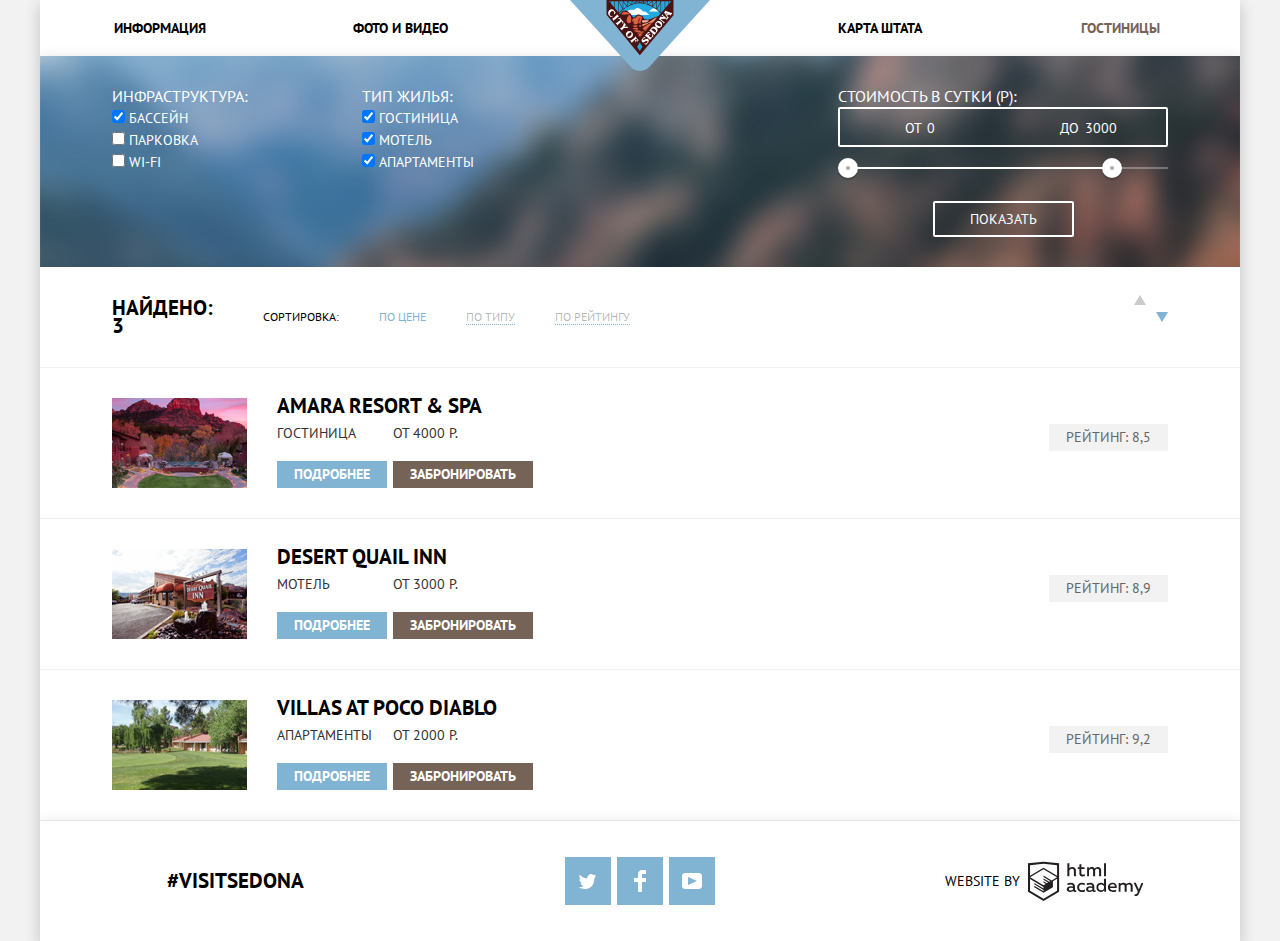
==== commit b61e3f6d: "Сделал стрелки, исправил отступы(почти везде), изменил некоторые классы" ====
--- a/hotels.html
+++ b/hotels.html
@@ -115,7 +115,7 @@
           <li class="sort-item sort-row">
             <a href="#" class="sort-link sort-text">По рейтингу</a>
           </li>
-          <li class="sort-item sort-icon">
+          <li class="sort-item sort-directions">
             <a href="#" class="sort-link-step sort-ascending">Возрастание</a>
             <a href="#" class="sort-link-step sort-descending">Убывание</a>
           </li>
@@ -131,11 +131,11 @@
               <h3 class="hotel-title theme-title">Amara resort & Spa</h3>
               <div class="hotel-block">
                 <span class="hotel-text theme-text">Гостиница</span>
-                <a href="#" class="hotel-details-btn">Подробнее</a>
+                <a href="#" class="hotel-details-btn button">Подробнее</a>
               </div>
               <div class="hotel-block">
                 <span class="hotel-text theme-text">От 4000 р.</span>
-                <a href="#" class="hotel-booking-btn">Забронировать</a>
+                <a href="#" class="hotel-booking-btn button">Забронировать</a>
               </div>
           </div>
           <div class="hotel-rate">
@@ -152,11 +152,11 @@
               <h3 class="hotel-title theme-title">Desert quail inn</h3>
               <div class="hotel-block">
                 <span class="hotel-text theme-text">Мотель</span>
-                <a href="#" class="hotel-details-btn">Подробнее</a>
+                <a href="#" class="hotel-details-btn button">Подробнее</a>
               </div>
               <div class="hotel-block">
                 <span class="hotel-text theme-text">От 3000 р.</span>
-                <a href="#" class="hotel-booking-btn">Забронировать</a>
+                <a href="#" class="hotel-booking-btn button">Забронировать</a>
               </div>
           </div>
           <div class="hotel-rate">
@@ -173,11 +173,11 @@
               <h3 class="hotel-title theme-title">Villas at poco diablo</h3>
               <div class="hotel-block">
                 <span class="hotel-text theme-text">Апартаменты</span>
-                <a href="#" class="hotel-details-btn">Подробнее</a>
+                <a href="#" class="hotel-details-btn button">Подробнее</a>
               </div>
               <div class="hotel-block">
                 <span class="hotel-text theme-text">От 2000 р.</span>
-                <a href="#" class="hotel-booking-btn">Забронировать</a>
+                <a href="#" class="hotel-booking-btn button">Забронировать</a>
               </div>
           </div>
           <div class="hotel-rate">
--- a/css/style.css
+++ b/css/style.css
@@ -44,6 +44,7 @@
   line-height: 21px;
   text-align: center;
   color: #ffffff;
+  font-weight: 700;
   vertical-align: middle;
   text-transform: uppercase;
 
@@ -100,6 +101,7 @@
 }
 
 .menu-link {
+  font-weight: 700;
 	color: #000000;
 }
 
@@ -172,11 +174,6 @@
   font-weight: 400;
 }
 
-.reason-less {
-  background-color: #eeeeee;
-  min-height: 227px;
-}
-
 .footer-list,
 .sort-list,
 .filter-list {
@@ -212,6 +209,19 @@
   flex-direction: row-reverse;
 }
 
+.reason-less {
+  min-height: 256px;
+  padding-top: 26px;
+  background-color: #eeeeee;
+
+  box-sizing: border-box;
+}
+
+.reason-less .theme-text{
+  background-color: #eeeeee;
+  padding: 0 18%;
+}
+
 .reason-item:first-child {
   order: -2;
 }
@@ -219,36 +229,6 @@
 .reason-item:last-child {
   width: 100%;
   order: -1;
-}
-
-.reason-item:nth-child(3) {
- padding-top: 29px;
-}
-
-.reason-item:nth-child(4) {
- padding-top: 29px;
-}
-
-.reason-item:nth-child(5) {
- padding-top: 29px;
-}
-
-.reason-item:nth-child(3) .theme-text {
-  max-width: 208px;
-  margin-left: auto;
-  margin-right: auto;
-}
-
-.reason-item:nth-child(4) .theme-text {
-  max-width: 262px;
-  margin-left: auto;
-  margin-right: auto;
-}
-
-.reason-item:nth-child(5) .theme-text {
-  max-width: 247px;
-  margin-left: auto;
-  margin-right: auto;
 }
 
 .reason-content {
@@ -283,19 +263,54 @@
   padding: 0;
 
   display: flex;
-  justify-content: space-between;
-  align-content: flex-start;
 }
 
 .feature-item {
-  padding:;
-}
-
-.feature-home .gift-image {
+  width: calc(100%/3);
+  min-height: 330px;
+  padding-top: 60px;
+  box-sizing: border-box;
+}
+
+.feature-home .theme-text {
+  padding: 0 17%;
+  margin: 0 auto;
+}
+
+.feature-eat .theme-text {
+  padding: 0 45px;
+  margin: 0 auto;
+}
+
+.feature-gift .theme-text {
+  padding: 0 14%;
+  margin: 0 auto;
+}
+
+.feature-home .home-image {
+  margin: 0 auto 30px;
+  width: 75px;
+  height: 72px;
   background: url("../img/svg/bg/home.svg") no-repeat center center;
-  background-size: 75px 72px;
-
-}
+  background-size: contain;
+}
+
+.feature-eat .eat-image {
+  margin: 0 auto 30px;
+  width: 74px;
+  height: 72px;
+  background: url("../img/svg/bg/eat.svg") no-repeat center center;
+  background-size: contain;
+}
+
+.feature-gift .gift-image {
+  margin: 0 auto 30px;
+  width: 64px;
+  height: 72px;
+  background: url("../img/svg/bg/gift.svg") no-repeat center center;
+  background-size: contain;
+}
+
 /*----КОНЕЦ ФЛЕКСА----*/
 
 .feedback .theme-title {
@@ -307,20 +322,24 @@
   line-height: 24px;
 }
 
+.search {
+  position: relative;
+}
+
 .search-calendar {
   border: none;
   background-color: transparent;
 }
 
-.inline-calendar {
+.search-calendar-icon {
   fill: #cacaca;
 }
 
-.inline-calendar:hover {
+.search-calendar-icon:hover {
   fill: #000000;
 }
 
-.inline-calendar:active {
+.search-calendar-icon:active {
   fill: #81b3d2;
 }
 
@@ -329,6 +348,8 @@
 
   background-color: #ffffff;
   box-shadow: 0px 7px 15px 0 #00010126;
+
+  position: absolute;
 }
 
 .search-input-wrapper .search-input {
@@ -352,34 +373,35 @@
   border: solid 2px #e5e5e5;
 }
 
-.search .button {
+.search-link {
   font-size: 21px;
   line-height: 26px;
-  font-weight: 700;
-  color: #ffffff;
-  text-align: center;
-
-  background-color: #766357;
-}
-
-.modal-search .button:hover {
+
+  display: block;
+  width: 452px;
+
+  margin: 0 auto;
+  padding: 29px 58px;
+}
+
+.search-link:hover {
   background-color: #604e43;
 }
 
-.modal-search .button:active {
+.search-link:active {
   background-color: #503e33;
   color: rgba(255, 255, 255, 0.3)
 }
 
-.search .search-send {
+.search-send {
   background-color: #81b3d2;
 }
 
-.search .search-send:hover {
+.search-send:hover {
   background-color: #669ec0;
 }
 
-.search .search-send:active {
+.search-send:active {
   background-color: #5496bd;
   color: rgba(255, 255, 255, 0.3);
 }
@@ -464,7 +486,6 @@
 
 .main-footer .button {
   font-size: 0;
-  color: #ffffff;
 
   background-color: #81b3d2;
 }
@@ -517,11 +538,11 @@
   line-height: 21px;
 
   display: flex;
-  padding: 30px 72px;
+  padding: 30px 6%;
 
   background-image: url("../img/bg/filter-bg.jpg");
   background-color: #637b90;
-  background-position: top center;
+  background-position: center;
   background-repeat: no-repeat;
 }
 
@@ -648,6 +669,7 @@
   font-size: 14px;
   line-height: 20px;
   color: #ffffff;
+  font-weight: 400;
   text-transform: uppercase;
 
   background: transparent;
@@ -664,12 +686,14 @@
 
 .sort {
   text-align: left;
-  font-size: 10.5px;
-  line-height: 17.5px;
-
-  display: flex;
-  padding: 32px 72px;
+  font-size: 12px;
+  line-height: 18px;
+
+  display: flex;
+  padding: 32px 6%;
   align-items: center;
+
+  border-bottom: 1px solid #f2f2f2;
 }
 
 .sort-text {
@@ -677,12 +701,9 @@
 }
 
 .sort-list {
+  width: 100%;
   display: flex;
   align-items: center;
-}
-
-.sort-icon {
-  margin-left: auto;
 }
 
 .sort .sort-result {
@@ -722,92 +743,103 @@
   border: none;
 }
 
-.sort-icon .sort-link-step {
+.sort-directions {
+  position: relative;
+  margin-left: auto;
+}
+
+.sort-link-step {
   font-size: 0;
   color: #cacaca;
-}
-
-.sort-icon {
-  margin-left: auto;
+
+  border: 6px solid transparent;
 }
 
 .sort-ascending {
-  position: relative;
+  border-bottom: 10px solid #cacaca;
+  border-top-width: 0;
+  position: absolute;
+  overflow: auto;
+  transform: translate(-34px, -40px);
 }
 
 .sort-descending {
-  position: relative;
-}
-
-.sort-ascending::after {
+  border-top: 10px solid #81b3d2;
+  border-bottom-width: 0;
+  margin-left: 12px;
   position: absolute;
-  border: 10px solid transparent;
-  border-bottom: 10px solid #cacaca;
-  right: 2px;
-  bottom: 2px;
-}
-
-.sort-descending::after {
-  position: absolute;
-  border: 10px solid transparent;
-  border-top: 10px solid black;
-  right: 2px;
-  bottom: 2px;
-}
-
-/*.sort-icon .sort-descending {
-  color: #81b3d2;
-}
-
-.sort-icon .sort-link-step:hover {
-  color: #000000;
-}
-
-.sort-icon .sort-link-step:active {
-  color: #81b3d2;
-}*/
+  overflow: auto;
+  transform: translate(-24px, -5px);
+}
+
+.sort-descending:hover {
+  border-top: 10px solid #000000;
+  border-bottom-width: 0;
+}
+
+.sort-ascending:hover {
+  border-bottom: 10px solid #000000;
+  border-top-width: 0;
+}
+
+.sort-descending:active {
+  border-top: 10px solid #81b3d2;
+  border-bottom-width: 0;
+}
+
+.sort-ascending:active {
+  border-bottom: 10px solid #81b3d2;
+  border-top-width: 0;
+}
 
 .hotel {
   display: flex;
-  padding: 50px;
+  padding: 30px 6%;
+
+  border-bottom: 1px solid #f2f2f2;
 }
 
 .hotel-content {
-  display: flex;
-  flex-direction: column;
-}
-
-.hotel-block {
-  display: flex;
-  flex-direction: column;
-}
-
-.hotel-rate {
-  margin-left: auto;
-}
-
-.hotel-rate-text {
-  margin-top: auto;
-}
-
-.hotel-picture img {
-  background-color: #637b90;
-}
-
-.hotels .theme-text {
-  text-align: left;
+  width: 280px;
+  display: flex;
+  flex-wrap: wrap;
 }
 
 .hotel-title {
+  margin-top: -5px;
+  margin-bottom: 0;
   font-size: 21px;
   line-height: 26px;
   text-align: left;
 }
 
+.hotel-block {
+  margin-right: 6px;
+
+  display: flex;
+  flex-direction: column;
+}
+
+.hotel-block .hotel-text {
+  margin-bottom: 14px;
+}
+
+.hotel-picture {
+  margin-right: 30px;
+}
+
+.hotel-picture img {
+  background-color: #637b90;
+  vertical-align: bottom;
+}
+
+.hotels .theme-text {
+  text-align: left;
+}
+
 .hotel-booking-btn {
-  background-color: #766357;
-  font-weight: 700;
-  color: #ffffff;
+  padding: 3px 17px;
+  margin-top: auto;
 }
 
 .hotel-booking-btn:hover {
@@ -820,9 +852,10 @@
 }
 
 .hotel-details-btn {
+  padding: 3px 17px;
+  margin-top: auto;
+
   background-color: #81b3d2;
-  font-weight: 700;
-  color: #ffffff;
 }
 
 .hotel-details-btn:hover {
@@ -832,6 +865,10 @@
 .hotel-details-btn:active {
   background-color: #5496bd;
   color: rgba(255, 255, 255, 0.3);
+}
+
+.hotel-rate {
+  margin-left: auto;
 }
 
 .hotel-rate-text {
@@ -839,6 +876,8 @@
   text-align: center;
   line-height: 21px;
 
+  margin-top: auto;
+  padding: 3px 17px;
   background-color: #f2f2f2;
 }
 
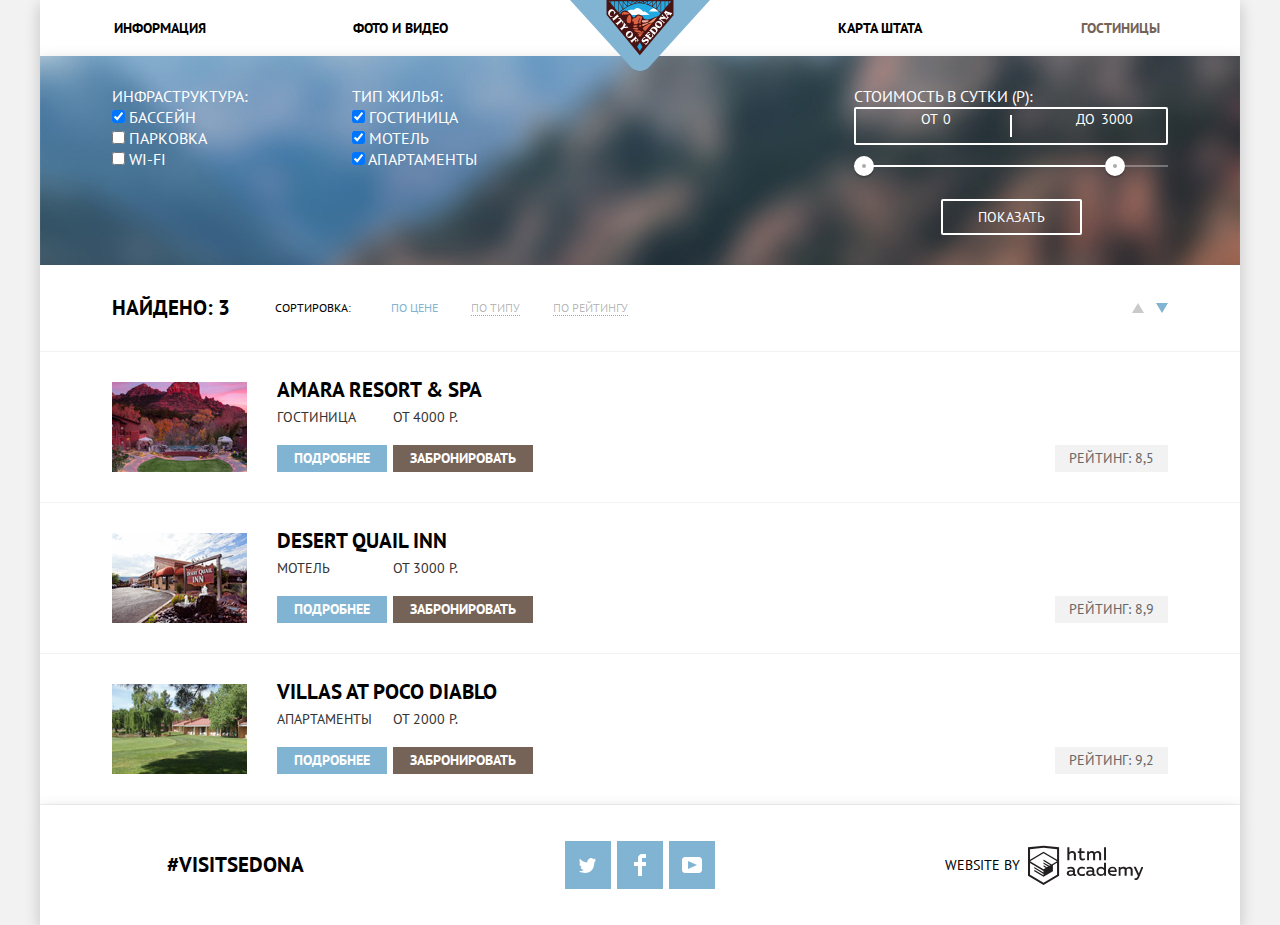
==== commit 63cbd0da: "Исправил сетки, показал форму" ====
--- a/hotels.html
+++ b/hotels.html
@@ -104,7 +104,7 @@
       <section class="sort">
         <h2 class="visually-hidden sort-text">Сортировка жилья</h2>
         <p class="sort-result sort-text">Найдено: 3</p>
-        <p class="sort-row sort-text">Сортировка:</p>
+        <p class="sort-by sort-text">Сортировка:</p>
         <ul class="sort-list">
           <li class="sort-item sort-row">
             <a href="#" class="sort-link active sort-text">По цене</a>
--- a/css/style.css
+++ b/css/style.css
@@ -189,7 +189,7 @@
   width: 100%;
   display: flex;
   list-style: none;
-  margin: 0 auto;
+  margin: 0 auto 57px;
   padding: 0;
   flex-wrap: wrap;
   flex-direction: row;
@@ -278,7 +278,7 @@
 }
 
 .feature-eat .theme-text {
-  padding: 0 45px;
+  padding: 0 50px;
   margin: 0 auto;
 }
 
@@ -290,7 +290,7 @@
 .feature-home .home-image {
   margin: 0 auto 30px;
   width: 75px;
-  height: 72px;
+  height: 76px;
   background: url("../img/svg/bg/home.svg") no-repeat center center;
   background-size: contain;
 }
@@ -298,7 +298,7 @@
 .feature-eat .eat-image {
   margin: 0 auto 30px;
   width: 74px;
-  height: 72px;
+  height: 76px;
   background: url("../img/svg/bg/eat.svg") no-repeat center center;
   background-size: contain;
 }
@@ -306,7 +306,7 @@
 .feature-gift .gift-image {
   margin: 0 auto 30px;
   width: 64px;
-  height: 72px;
+  height: 76px;
   background: url("../img/svg/bg/gift.svg") no-repeat center center;
   background-size: contain;
 }
@@ -320,10 +320,18 @@
 
 .feedback .theme-text {
   line-height: 24px;
+  margin-bottom: 52px;
 }
 
 .search {
+  width: 452px;
+  margin: 0 auto;
+
   position: relative;
+}
+
+.search-row {
+  display: flex;
 }
 
 .search-calendar {
@@ -349,7 +357,15 @@
   background-color: #ffffff;
   box-shadow: 0px 7px 15px 0 #00010126;
 
+  width: 100%;
+
+  padding: 55px;
+  box-sizing: border-box;
+
   position: absolute;
+  left: 0;
+  top: 100%;
+  z-index: 1;
 }
 
 .search-input-wrapper .search-input {
@@ -378,9 +394,6 @@
   line-height: 26px;
 
   display: block;
-  width: 452px;
-
-  margin: 0 auto;
   padding: 29px 58px;
 }
 
@@ -551,20 +564,21 @@
 
   min-width: 140px;
   margin: 0;
-  margin-right: 110px;
+  margin-right: 9.5%;
   padding: 0;
   border: none;
 }
 
 .filter-range {
-  width: 330px;
+  max-width: 330px;
+  min-width: 224px;
   margin: 0;
   margin-left: auto;
 }
 
 .cost {
   position: relative;
-  height: 36px;
+  height: 34px;
   margin-bottom: 20px;
 
   border: 2px solid #ffffff;
@@ -582,7 +596,7 @@
   width: 2px;
   height: 22px;
 
-  background: #fffff;
+  background: #ffffff;
   transform: translate(-50%, -50%);
 }
 
@@ -590,8 +604,9 @@
   display: inline-block;
 
   font-size: 14px;
-  line-height: 38px;
-  vertical-align: top;
+  font-weight: 400;
+  line-height: 21px;
+  vertical-align: middle;
 
   cursor: pointer;
 }
@@ -600,10 +615,6 @@
 .cost .cost-to {
   width: 90px;
   padding-left: 65px;
-}
-
-.filter-text {
-  font-size: 14px;
 }
 
 .range-input {
@@ -690,7 +701,7 @@
   line-height: 18px;
 
   display: flex;
-  padding: 32px 6%;
+  padding: 30px 6%;
   align-items: center;
 
   border-bottom: 1px solid #f2f2f2;
@@ -704,16 +715,20 @@
   width: 100%;
   display: flex;
   align-items: center;
+  flex-grow: 1;
 }
 
 .sort .sort-result {
   font-size: 21px;
+  line-height: 26px;
   font-weight: 700;
 
-  margin-right: 50px;
-}
-
-.sort .sort-row {
+  min-width: 135px;
+
+  margin-right: 28px;
+}
+
+.sort-by {
   margin-right: 40px;
 }
 
@@ -744,12 +759,13 @@
 }
 
 .sort-directions {
-  position: relative;
+  display: flex;
   margin-left: auto;
 }
 
 .sort-link-step {
   font-size: 0;
+  line-height: 0;
   color: #cacaca;
 
   border: 6px solid transparent;
@@ -758,38 +774,30 @@
 .sort-ascending {
   border-bottom: 10px solid #cacaca;
   border-top-width: 0;
-  position: absolute;
-  overflow: auto;
-  transform: translate(-34px, -40px);
+
 }
 
 .sort-descending {
   border-top: 10px solid #81b3d2;
   border-bottom-width: 0;
   margin-left: 12px;
-  position: absolute;
-  overflow: auto;
-  transform: translate(-24px, -5px);
+
 }
 
 .sort-descending:hover {
-  border-top: 10px solid #000000;
-  border-bottom-width: 0;
+  border-top-color: #000000;
 }
 
 .sort-ascending:hover {
-  border-bottom: 10px solid #000000;
-  border-top-width: 0;
+  border-bottom-color: #000000;
 }
 
 .sort-descending:active {
-  border-top: 10px solid #81b3d2;
-  border-bottom-width: 0;
+  border-top-color: #81b3d2;
 }
 
 .sort-ascending:active {
-  border-bottom: 10px solid #81b3d2;
-  border-top-width: 0;
+  border-bottom-color: #81b3d2;
 }
 
 .hotel {
@@ -868,6 +876,8 @@
 }
 
 .hotel-rate {
+  display: flex;
+  flex-direction: column;
   margin-left: auto;
 }
 
@@ -877,7 +887,7 @@
   line-height: 21px;
 
   margin-top: auto;
-  padding: 3px 17px;
+  padding: 3px 14px;
   background-color: #f2f2f2;
 }
 
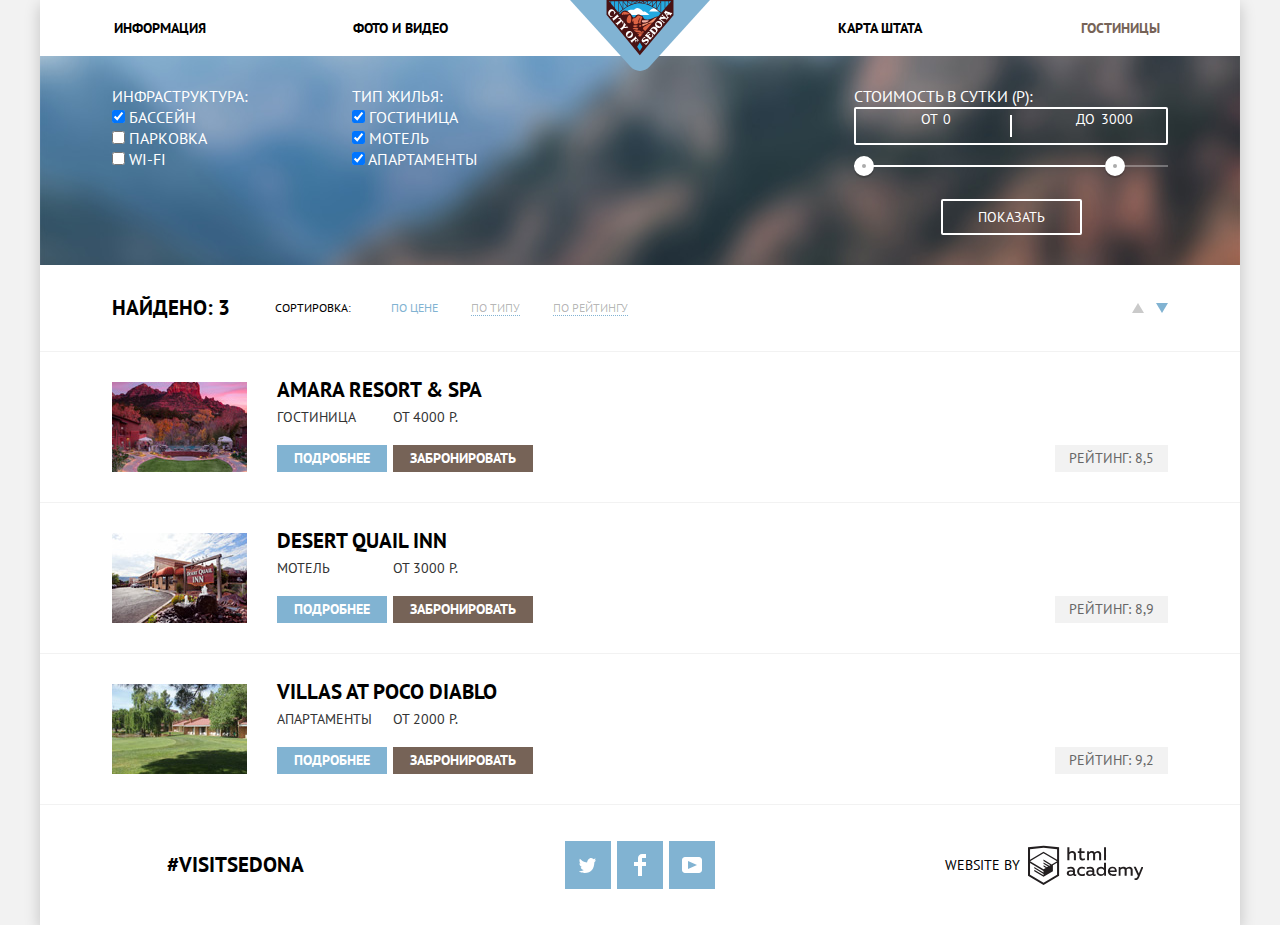
==== commit c272084d: "Добавил псевдоэллементы, окончательно выровнял текст" ====
--- a/hotels.html
+++ b/hotels.html
@@ -8,202 +8,204 @@
     <link href="css/style.css" rel="stylesheet">
   </head>
   <body>
-  	<header class="container main-header">
-  		<h1 class="visually-hidden">Sedona - отели</h1>
-  		<a href="index.html" class="main-header-logo">
-  				<img src="img/svg/logo.svg" width="140" height="71" alt="Логотип города Седона">
-  		</a>
-  		<nav class="menu">
-  			<ul class="menu-list">
-  				<li class="menu-item"><a class="menu-link" href="info.html">Информация</a></li>
-  				<li class="menu-item"><a class="menu-link" href="gallery.html">Фото и видео</a></li>
-  				<li class="menu-item"><a class="menu-link" href="map.html">Карта штата</a></li>
-  				<li class="menu-item"><span class="menu-link">Гостиницы</span></li>
-  			</ul>
-  		</nav>
-  	</header>
-
-    <main class="container">
-      <section class="filter">
-        <h2 class="visually-hidden">Критерии выбора жилья</h2>
-        <div class="hotels-bakground">
-          <form class="filter-form" method="get" action="https://echo.htmlacademy.ru">
-            <fieldset class="filter-col">
-              <legend>Инфраструктура:</legend>
-                <ul class="filter-list">
-                  <li class="filter-option">
-                    <label class="filter-name">
-                      <input type="checkbox" class="filter-check" name="infrastructure" value="pool" checked>
-                      <span class="filter-text">Бассейн</span>
+    <div class="container">
+    	<header class="main-header">
+    		<h1 class="visually-hidden">Sedona - отели</h1>
+    		<a href="index.html" class="main-header-logo">
+    				<img src="img/svg/logo.svg" width="140" height="71" alt="Логотип города Седона">
+    		</a>
+    		<nav class="menu">
+    			<ul class="menu-list">
+    				<li class="menu-item"><a class="menu-link" href="info.html">Информация</a></li>
+    				<li class="menu-item"><a class="menu-link" href="gallery.html">Фото и видео</a></li>
+    				<li class="menu-item"><a class="menu-link" href="map.html">Карта штата</a></li>
+    				<li class="menu-item"><span class="menu-link">Гостиницы</span></li>
+    			</ul>
+    		</nav>
+    	</header>
+
+      <main class="main-content">
+        <section class="filter">
+          <h2 class="visually-hidden">Критерии выбора жилья</h2>
+          <div class="hotels-bakground">
+            <form class="filter-form" method="get" action="https://echo.htmlacademy.ru">
+              <fieldset class="filter-col">
+                <legend>Инфраструктура:</legend>
+                  <ul class="filter-list">
+                    <li class="filter-option">
+                      <label class="filter-name">
+                        <input type="checkbox" class="filter-check" name="infrastructure" value="pool" checked>
+                        <span class="filter-text">Бассейн</span>
+                      </label>
+                    </li>
+                    <li class="filter-option">
+                      <label class="filter-name">
+                        <input type="checkbox" class="filter-check" name="infrastructure" value="parking">
+                        <span class="filter-text">Парковка</span>
+                      </label>
+                    </li>
+                    <li class="filter-option">
+                      <label class="filter-name">
+                        <input type="checkbox" class="filter-check" name="infrastructure" value="wi-fi">
+                        <span class="filter-text">Wi-fi</span>
+                      </label>
+                    </li>
+                  </ul>
+              </fieldset>
+
+              <fieldset class="filter-col">
+                <legend>Тип жилья:</legend>
+                  <ul class="filter-list">
+                    <li class="filter-option">
+                      <label class="filter-name">
+                        <input type="checkbox" class="filter-check" name="accommodation" value="hotel" checked>
+                        <span class="filter-text">Гостиница</span>
+                      </label>
+                    </li>
+                    <li class="filter-option">
+                      <label class="filter-name">
+                        <input type="checkbox" class="filter-check" name="accommodation" value="motel" checked>
+                        <span class="filter-text">Мотель</span>
+                      </label>
+                    </li>
+                    <li class="filter-option">
+                      <label class="filter-name">
+                        <input type="checkbox" class="filter-check" name="accommodation" value="apartments" checked>
+                        <span class="filter-text">Апартаменты</span>
+                      </label>
+                    </li>
+                  </ul>
+              </fieldset>
+
+              <fieldset class="filter-col filter-range">
+                <legend>Стоимость в сутки (р):</legend>
+                  <div class="cost">
+                    <label class="filter-name range-name cost-from">
+                      <span class="filter-text range-text">От</span>
+                      <input type="text" class="range-input" name="cost-from" value="0">
                     </label>
-                  </li>
-                  <li class="filter-option">
-                    <label class="filter-name">
-                      <input type="checkbox" class="filter-check" name="infrastructure" value="parking">
-                      <span class="filter-text">Парковка</span>
+                    <label class="filter-name range-name cost-to">
+                      <span class="filter-text range-text">До</span>
+                      <input type="text" class="range-input" name="cost-to" value="3000">
                     </label>
-                  </li>
-                  <li class="filter-option">
-                    <label class="filter-name">
-                      <input type="checkbox" class="filter-check" name="infrastructure" value="wi-fi">
-                      <span class="filter-text">Wi-fi</span>
-                    </label>
-                  </li>
-                </ul>
-            </fieldset>
-
-            <fieldset class="filter-col">
-              <legend>Тип жилья:</legend>
-                <ul class="filter-list">
-                  <li class="filter-option">
-                    <label class="filter-name">
-                      <input type="checkbox" class="filter-check" name="accommodation" value="hotel" checked>
-                      <span class="filter-text">Гостиница</span>
-                    </label>
-                  </li>
-                  <li class="filter-option">
-                    <label class="filter-name">
-                      <input type="checkbox" class="filter-check" name="accommodation" value="motel" checked>
-                      <span class="filter-text">Мотель</span>
-                    </label>
-                  </li>
-                  <li class="filter-option">
-                    <label class="filter-name">
-                      <input type="checkbox" class="filter-check" name="accommodation" value="apartments" checked>
-                      <span class="filter-text">Апартаменты</span>
-                    </label>
-                  </li>
-                </ul>
-            </fieldset>
-
-            <fieldset class="filter-col filter-range">
-              <legend>Стоимость в сутки (р):</legend>
-                <div class="cost">
-                  <label class="filter-name range-name cost-from">
-                    <span class="filter-text range-text">От</span>
-                    <input type="text" class="range-input" name="cost-from" value="0">
-                  </label>
-                  <label class="filter-name range-name cost-to">
-                    <span class="filter-text range-text">До</span>
-                    <input type="text" class="range-input" name="cost-to" value="3000">
-                  </label>
-                </div>
-                <div class="range-controls">
-                  <div class="scale">
-                    <div class="bar"></div>
                   </div>
-                  <div class="grip min-grip"></div>
-                  <div class="grip max-grip"></div>
-                </div>
-                <button type="submit" class="filter-show-btn button">Показать</button>
-            </fieldset>
-          </form>
+                  <div class="range-controls">
+                    <div class="scale">
+                      <div class="bar"></div>
+                    </div>
+                    <div class="grip min-grip"></div>
+                    <div class="grip max-grip"></div>
+                  </div>
+                  <button type="submit" class="filter-show-btn button">Показать</button>
+              </fieldset>
+            </form>
+          </div>
+        </section>
+
+        <section class="sort">
+          <h2 class="visually-hidden sort-text">Сортировка жилья</h2>
+          <p class="sort-result sort-text">Найдено: 3</p>
+          <p class="sort-by sort-text">Сортировка:</p>
+          <ul class="sort-list">
+            <li class="sort-item sort-row">
+              <a href="#" class="sort-link active sort-text">По цене</a>
+            </li>
+            <li class="sort-item sort-row">
+              <a href="#" class="sort-link sort-text">По типу</a>
+            </li>
+            <li class="sort-item sort-row">
+              <a href="#" class="sort-link sort-text">По рейтингу</a>
+            </li>
+            <li class="sort-item sort-directions">
+              <a href="#" class="sort-link-step sort-ascending">Возрастание</a>
+              <a href="#" class="sort-link-step sort-descending">Убывание</a>
+            </li>
+          </ul>
+        </section>
+
+        <section class="hotels">
+          <div class="hotel">
+            <div class="hotel-picture">
+              <img src="img/content/amara.jpg" width="135" height="90" alt="Внешний вид отелей">
+            </div>
+            <div class="hotel-content">
+                <h3 class="hotel-title theme-title">Amara resort & Spa</h3>
+                <div class="hotel-block">
+                  <span class="hotel-text theme-text">Гостиница</span>
+                  <a href="#" class="hotel-details-btn button">Подробнее</a>
+                </div>
+                <div class="hotel-block">
+                  <span class="hotel-text theme-text">От 4000 р.</span>
+                  <a href="#" class="hotel-booking-btn button">Забронировать</a>
+                </div>
+            </div>
+            <div class="hotel-rate">
+              <div class="hotel-stars hotel-stars-four">Четыре звезды</div>
+              <div class="hotel-rate-text">Рейтинг: 8,5</div>
+            </div>
+          </div>
+
+          <div class="hotel">
+            <div class="hotel-picture">
+              <img src="img/content/desert.jpg" width="135" height="90" alt="Внешний вид отелей">
+            </div>
+            <div class="hotel-content">
+                <h3 class="hotel-title theme-title">Desert quail inn</h3>
+                <div class="hotel-block">
+                  <span class="hotel-text theme-text">Мотель</span>
+                  <a href="#" class="hotel-details-btn button">Подробнее</a>
+                </div>
+                <div class="hotel-block">
+                  <span class="hotel-text theme-text">От 3000 р.</span>
+                  <a href="#" class="hotel-booking-btn button">Забронировать</a>
+                </div>
+            </div>
+            <div class="hotel-rate">
+              <div class="hotel-stars hotel-stars-three">Три звезды</div>
+              <div class="hotel-rate-text">Рейтинг: 8,9</div>
+            </div>
+          </div>
+
+          <div class="hotel">
+            <div class="hotel-picture">
+              <img src="img/content/villas.jpg" width="135" height="90" alt="Внешний вид отелей">
+            </div>
+            <div class="hotel-content">
+                <h3 class="hotel-title theme-title">Villas at poco diablo</h3>
+                <div class="hotel-block">
+                  <span class="hotel-text theme-text">Апартаменты</span>
+                  <a href="#" class="hotel-details-btn button">Подробнее</a>
+                </div>
+                <div class="hotel-block">
+                  <span class="hotel-text theme-text">От 2000 р.</span>
+                  <a href="#" class="hotel-booking-btn button">Забронировать</a>
+                </div>
+            </div>
+            <div class="hotel-rate">
+              <div class="hotel-stars hotel-stars-two">Две звезды</div>
+              <div class="hotel-rate-text">Рейтинг: 9,2</div>
+            </div>
+          </div>
+        </section>
+      </main>
+
+    	<footer class="main-footer">
+        <div class="footer-content">
+          <a href="#" class="footer-unit hashtag">#visitsedona</a>
+          <ul class="footer-unit social-list">
+             <li class="footer-item"><a class="button social-link social-twitter" href="#">Twitter</a></li>
+             <li class="footer-item"><a class="button social-link social-facebook" href="#">Facebook</a></li>
+             <li class="footer-item"><a class="button social-link social-youtube" href="#">Youtube</a></li>
+          </ul>
+          <p class="footer-unit footer-copyright">Website by
+            <a href="https://htmlacademy.ru/intensive/htmlcss" class="footer-copyright-logo">
+              HTML Academy
+              <svg class="inline-logo" width="115" height="41" xmlns="http://www.w3.org/2000/svg" viewBox="0 0 113 39"><path d="M46.84 28.22a2.07 2.07 0 0 0 .58-.11v1.4a3.41 3.41 0 0 1-1.24.22 1.75 1.75 0 0 1-1.75-1 5.08 5.08 0 0 1-3.3 1.13c-1.59 0-3.06-.87-3.06-2.68 0-2.24 2.08-2.93 3.9-2.93a11.63 11.63 0 0 1 2.28.26v-.31c0-1.09-.8-1.86-2.3-1.86a7.79 7.79 0 0 0-3.15.67v-1.79a10.72 10.72 0 0 1 3.35-.58c2.48 0 4 1.18 4 3.83v3.14a.57.57 0 0 0 .69.61zm-6.76-1.19a1.42 1.42 0 0 0 1.64 1.29 3.56 3.56 0 0 0 2.53-1v-1.51a10.21 10.21 0 0 0-1.9-.22c-1.1.01-2.27.35-2.27 1.45zM53.06 20.62a5.29 5.29 0 0 1 2.7.67v1.79a4.28 4.28 0 0 0-2.42-.73 2.89 2.89 0 1 0 0 5.76 5.26 5.26 0 0 0 2.55-.67v1.8a6.58 6.58 0 0 1-2.9.6 4.42 4.42 0 0 1-4.72-4.54 4.54 4.54 0 0 1 4.79-4.68zM65.84 28.22a2.07 2.07 0 0 0 .58-.11v1.4a3.41 3.41 0 0 1-1.24.22 1.75 1.75 0 0 1-1.75-1 5.08 5.08 0 0 1-3.3 1.13c-1.59 0-3.06-.87-3.06-2.68 0-2.24 2.08-2.93 3.9-2.93a11.63 11.63 0 0 1 2.28.26v-.31c0-1.09-.8-1.86-2.3-1.86a7.79 7.79 0 0 0-3.15.67v-1.79a10.72 10.72 0 0 1 3.35-.58c2.48 0 4 1.18 4 3.83v3.14a.57.57 0 0 0 .69.61zm-6.76-1.19a1.42 1.42 0 0 0 1.64 1.29 3.56 3.56 0 0 0 2.53-1v-1.51a10.21 10.21 0 0 0-1.9-.22c-1.11.01-2.27.35-2.27 1.45zM76.67 16.85v12.76h-1.76v-1.39a4.07 4.07 0 0 1-3.35 1.62 4.62 4.62 0 0 1 0-9.22 4 4 0 0 1 3.15 1.37v-5.14h2zm-4.76 5.48a2.9 2.9 0 0 0 0 5.8 3 3 0 0 0 2.79-1.84v-2.13a3.06 3.06 0 0 0-2.79-1.83zM82.99 20.62c3.48 0 4.68 2.81 4.12 5.34h-6.58c.22 1.57 1.75 2.22 3.35 2.22a6.41 6.41 0 0 0 2.77-.62v1.68a7.5 7.5 0 0 1-3.14.6c-2.68 0-5-1.53-5-4.61a4.39 4.39 0 0 1 4.48-4.61zm.09 1.62a2.39 2.39 0 0 0-2.57 2.26h4.85a2.06 2.06 0 0 0-2.28-2.26zM89.1 29.61v-8.75h1.73v1.09a4 4 0 0 1 2.92-1.33 3 3 0 0 1 2.73 1.4 4.33 4.33 0 0 1 3.06-1.4 3.21 3.21 0 0 1 3.32 3.52v5.47h-2V24.2a1.67 1.67 0 0 0-1.73-1.84 2.94 2.94 0 0 0-2.17 1.18V29.61h-2V24.2a1.67 1.67 0 0 0-1.73-1.84 3.11 3.11 0 0 0-2.32 1.35v5.91h-2zM111.47 20.86h2l-4.1 9.93c-.95 2.28-2.19 3-3.52 3a5 5 0 0 1-1.15-.15v-1.66a3 3 0 0 0 .89.13c.95 0 1.66-.67 2.17-2l.18-.44-4.16-8.82h2.13l3 6.6zM40.66 1.53v5a4 4 0 0 1 2.83-1.2A3.41 3.41 0 0 1 47.1 8.9v5.41h-2V9.15a1.9 1.9 0 0 0-2-2.1 3.08 3.08 0 0 0-2.44 1.46v5.8h-2V1.53h2zM52.43 2.42v3.12h3.17v1.71h-3.17v4c0 1.15.53 1.53 1.66 1.53a4.71 4.71 0 0 0 1.77-.35v1.68a7.14 7.14 0 0 1-2.35.38 2.68 2.68 0 0 1-3-2.88V7.23h-1.6V5.52h1.57V2.88zM58.1 14.29V5.54h1.73v1.09a4 4 0 0 1 2.92-1.33 3 3 0 0 1 2.73 1.4 4.33 4.33 0 0 1 3.06-1.4 3.21 3.21 0 0 1 3.32 3.52v5.47h-2V8.88a1.67 1.67 0 0 0-1.73-1.84 2.94 2.94 0 0 0-2.17 1.18V14.29h-2V8.88a1.67 1.67 0 0 0-1.73-1.84 3.11 3.11 0 0 0-2.32 1.35v5.91h-2zM74.72 1.52h1.95v12.76h-1.95zM15.44.02h-.16L0 1.62v28l15.28 9.09 15.28-9.09v-28zm13.12 28.45l-13.28 7.9L2 28.47V16.99l13.22 7.87v1.43l-9.07-5.4v1.38l9.11 5.47v1.46l-9.1-5.42v1.38l9.11 5.47 9.19-5.5V19.22l4.1-2.45v11.67zm0-13.16l-3.65 2.14-1.68 1-8-4.76v1.38l6.84 4.07h-.06l-.15.09-1 .57-5.64-3.36v1.38l4.45 2.65-1.05.7-3.36-2v1.38l2.21 1.3-2.25 1.35-13.16-7.82 13.17-7.92zm0-1.39L15.21 6.05l-13.2 7.86V3.41l13.28-1.39 13.28 1.39v10.51z"/>
+              </svg>
+            </a>
+          </p>
         </div>
-      </section>
-
-      <section class="sort">
-        <h2 class="visually-hidden sort-text">Сортировка жилья</h2>
-        <p class="sort-result sort-text">Найдено: 3</p>
-        <p class="sort-by sort-text">Сортировка:</p>
-        <ul class="sort-list">
-          <li class="sort-item sort-row">
-            <a href="#" class="sort-link active sort-text">По цене</a>
-          </li>
-          <li class="sort-item sort-row">
-            <a href="#" class="sort-link sort-text">По типу</a>
-          </li>
-          <li class="sort-item sort-row">
-            <a href="#" class="sort-link sort-text">По рейтингу</a>
-          </li>
-          <li class="sort-item sort-directions">
-            <a href="#" class="sort-link-step sort-ascending">Возрастание</a>
-            <a href="#" class="sort-link-step sort-descending">Убывание</a>
-          </li>
-        </ul>
-      </section>
-
-      <section class="hotels">
-        <div class="hotel">
-          <div class="hotel-picture">
-            <img src="img/content/amara.jpg" width="135" height="90" alt="Внешний вид отелей">
-          </div>
-          <div class="hotel-content">
-              <h3 class="hotel-title theme-title">Amara resort & Spa</h3>
-              <div class="hotel-block">
-                <span class="hotel-text theme-text">Гостиница</span>
-                <a href="#" class="hotel-details-btn button">Подробнее</a>
-              </div>
-              <div class="hotel-block">
-                <span class="hotel-text theme-text">От 4000 р.</span>
-                <a href="#" class="hotel-booking-btn button">Забронировать</a>
-              </div>
-          </div>
-          <div class="hotel-rate">
-            <div class="hotel-stars hotel-stars-four">Четыре звезды</div>
-            <div class="hotel-rate-text">Рейтинг: 8,5</div>
-          </div>
-        </div>
-
-        <div class="hotel">
-          <div class="hotel-picture">
-            <img src="img/content/desert.jpg" width="135" height="90" alt="Внешний вид отелей">
-          </div>
-          <div class="hotel-content">
-              <h3 class="hotel-title theme-title">Desert quail inn</h3>
-              <div class="hotel-block">
-                <span class="hotel-text theme-text">Мотель</span>
-                <a href="#" class="hotel-details-btn button">Подробнее</a>
-              </div>
-              <div class="hotel-block">
-                <span class="hotel-text theme-text">От 3000 р.</span>
-                <a href="#" class="hotel-booking-btn button">Забронировать</a>
-              </div>
-          </div>
-          <div class="hotel-rate">
-            <div class="hotel-stars hotel-stars-three">Три звезды</div>
-            <div class="hotel-rate-text">Рейтинг: 8,9</div>
-          </div>
-        </div>
-
-        <div class="hotel">
-          <div class="hotel-picture">
-            <img src="img/content/villas.jpg" width="135" height="90" alt="Внешний вид отелей">
-          </div>
-          <div class="hotel-content">
-              <h3 class="hotel-title theme-title">Villas at poco diablo</h3>
-              <div class="hotel-block">
-                <span class="hotel-text theme-text">Апартаменты</span>
-                <a href="#" class="hotel-details-btn button">Подробнее</a>
-              </div>
-              <div class="hotel-block">
-                <span class="hotel-text theme-text">От 2000 р.</span>
-                <a href="#" class="hotel-booking-btn button">Забронировать</a>
-              </div>
-          </div>
-          <div class="hotel-rate">
-            <div class="hotel-stars hotel-stars-two">Две звезды</div>
-            <div class="hotel-rate-text">Рейтинг: 9,2</div>
-          </div>
-        </div>
-      </section>
-    </main>
-
-  	<footer class="container main-footer">
-      <div class="footer-content">
-        <a href="#" class="footer-unit hashtag">#visitsedona</a>
-        <ul class="footer-unit social-list">
-           <li class="footer-item"><a class="button social-link social-twitter" href="#">Twitter</a></li>
-           <li class="footer-item"><a class="button social-link social-facebook" href="#">Facebook</a></li>
-           <li class="footer-item"><a class="button social-link social-youtube" href="#">Youtube</a></li>
-        </ul>
-        <p class="footer-unit footer-copyright">Website by
-          <a href="https://htmlacademy.ru/intensive/htmlcss" class="footer-copyright-logo">
-            HTML Academy
-            <svg class="inline-logo" width="115" height="41" xmlns="http://www.w3.org/2000/svg" viewBox="0 0 113 39"><path d="M46.84 28.22a2.07 2.07 0 0 0 .58-.11v1.4a3.41 3.41 0 0 1-1.24.22 1.75 1.75 0 0 1-1.75-1 5.08 5.08 0 0 1-3.3 1.13c-1.59 0-3.06-.87-3.06-2.68 0-2.24 2.08-2.93 3.9-2.93a11.63 11.63 0 0 1 2.28.26v-.31c0-1.09-.8-1.86-2.3-1.86a7.79 7.79 0 0 0-3.15.67v-1.79a10.72 10.72 0 0 1 3.35-.58c2.48 0 4 1.18 4 3.83v3.14a.57.57 0 0 0 .69.61zm-6.76-1.19a1.42 1.42 0 0 0 1.64 1.29 3.56 3.56 0 0 0 2.53-1v-1.51a10.21 10.21 0 0 0-1.9-.22c-1.1.01-2.27.35-2.27 1.45zM53.06 20.62a5.29 5.29 0 0 1 2.7.67v1.79a4.28 4.28 0 0 0-2.42-.73 2.89 2.89 0 1 0 0 5.76 5.26 5.26 0 0 0 2.55-.67v1.8a6.58 6.58 0 0 1-2.9.6 4.42 4.42 0 0 1-4.72-4.54 4.54 4.54 0 0 1 4.79-4.68zM65.84 28.22a2.07 2.07 0 0 0 .58-.11v1.4a3.41 3.41 0 0 1-1.24.22 1.75 1.75 0 0 1-1.75-1 5.08 5.08 0 0 1-3.3 1.13c-1.59 0-3.06-.87-3.06-2.68 0-2.24 2.08-2.93 3.9-2.93a11.63 11.63 0 0 1 2.28.26v-.31c0-1.09-.8-1.86-2.3-1.86a7.79 7.79 0 0 0-3.15.67v-1.79a10.72 10.72 0 0 1 3.35-.58c2.48 0 4 1.18 4 3.83v3.14a.57.57 0 0 0 .69.61zm-6.76-1.19a1.42 1.42 0 0 0 1.64 1.29 3.56 3.56 0 0 0 2.53-1v-1.51a10.21 10.21 0 0 0-1.9-.22c-1.11.01-2.27.35-2.27 1.45zM76.67 16.85v12.76h-1.76v-1.39a4.07 4.07 0 0 1-3.35 1.62 4.62 4.62 0 0 1 0-9.22 4 4 0 0 1 3.15 1.37v-5.14h2zm-4.76 5.48a2.9 2.9 0 0 0 0 5.8 3 3 0 0 0 2.79-1.84v-2.13a3.06 3.06 0 0 0-2.79-1.83zM82.99 20.62c3.48 0 4.68 2.81 4.12 5.34h-6.58c.22 1.57 1.75 2.22 3.35 2.22a6.41 6.41 0 0 0 2.77-.62v1.68a7.5 7.5 0 0 1-3.14.6c-2.68 0-5-1.53-5-4.61a4.39 4.39 0 0 1 4.48-4.61zm.09 1.62a2.39 2.39 0 0 0-2.57 2.26h4.85a2.06 2.06 0 0 0-2.28-2.26zM89.1 29.61v-8.75h1.73v1.09a4 4 0 0 1 2.92-1.33 3 3 0 0 1 2.73 1.4 4.33 4.33 0 0 1 3.06-1.4 3.21 3.21 0 0 1 3.32 3.52v5.47h-2V24.2a1.67 1.67 0 0 0-1.73-1.84 2.94 2.94 0 0 0-2.17 1.18V29.61h-2V24.2a1.67 1.67 0 0 0-1.73-1.84 3.11 3.11 0 0 0-2.32 1.35v5.91h-2zM111.47 20.86h2l-4.1 9.93c-.95 2.28-2.19 3-3.52 3a5 5 0 0 1-1.15-.15v-1.66a3 3 0 0 0 .89.13c.95 0 1.66-.67 2.17-2l.18-.44-4.16-8.82h2.13l3 6.6zM40.66 1.53v5a4 4 0 0 1 2.83-1.2A3.41 3.41 0 0 1 47.1 8.9v5.41h-2V9.15a1.9 1.9 0 0 0-2-2.1 3.08 3.08 0 0 0-2.44 1.46v5.8h-2V1.53h2zM52.43 2.42v3.12h3.17v1.71h-3.17v4c0 1.15.53 1.53 1.66 1.53a4.71 4.71 0 0 0 1.77-.35v1.68a7.14 7.14 0 0 1-2.35.38 2.68 2.68 0 0 1-3-2.88V7.23h-1.6V5.52h1.57V2.88zM58.1 14.29V5.54h1.73v1.09a4 4 0 0 1 2.92-1.33 3 3 0 0 1 2.73 1.4 4.33 4.33 0 0 1 3.06-1.4 3.21 3.21 0 0 1 3.32 3.52v5.47h-2V8.88a1.67 1.67 0 0 0-1.73-1.84 2.94 2.94 0 0 0-2.17 1.18V14.29h-2V8.88a1.67 1.67 0 0 0-1.73-1.84 3.11 3.11 0 0 0-2.32 1.35v5.91h-2zM74.72 1.52h1.95v12.76h-1.95zM15.44.02h-.16L0 1.62v28l15.28 9.09 15.28-9.09v-28zm13.12 28.45l-13.28 7.9L2 28.47V16.99l13.22 7.87v1.43l-9.07-5.4v1.38l9.11 5.47v1.46l-9.1-5.42v1.38l9.11 5.47 9.19-5.5V19.22l4.1-2.45v11.67zm0-13.16l-3.65 2.14-1.68 1-8-4.76v1.38l6.84 4.07h-.06l-.15.09-1 .57-5.64-3.36v1.38l4.45 2.65-1.05.7-3.36-2v1.38l2.21 1.3-2.25 1.35-13.16-7.82 13.17-7.92zm0-1.39L15.21 6.05l-13.2 7.86V3.41l13.28-1.39 13.28 1.39v10.51z"/>
-            </svg>
-          </a>
-        </p>
-      </div>
-    </footer>
+      </footer>
+    </div>
   </body>
 </html>
--- a/css/style.css
+++ b/css/style.css
@@ -18,6 +18,7 @@
 
 .container {
   margin: 0 auto;
+  min-width: 768px;
   max-width: 1200px;
   background-color: #ffffff;
   box-shadow: 0px 5px 15px 0 rgba(0, 1, 1, 0.2);
@@ -96,7 +97,7 @@
   box-sizing: border-box;
 }
 
-.menu-item:nth-child(4n-2) {
+.menu-item:nth-child(2) {
   margin-right: 20%;
 }
 
@@ -148,7 +149,7 @@
   max-width: 500px;
   margin-left: auto;
   margin-right: auto;
-  margin-bottom: 55px;
+  margin-bottom: 47px;
   line-height: 26px;
 }
 
@@ -171,7 +172,38 @@
 }
 
 .reason-number {
+  display: flex;
+  align-items: center;
+  justify-content: center;
   font-weight: 400;
+}
+
+.reason-number::before {
+  content: "";
+  margin-right: 5px;
+
+  width: 8px;
+  height: 1px;
+
+  background: #333333;
+}
+
+.reason-number::after {
+  content: "";
+  margin-left: 5px;
+
+  width: 8px;
+  height: 1px;
+
+  background: #333333;
+}
+
+.reason-content .reason-number::before {
+  background: #ffffff
+}
+
+.reason-content .reason-number::after {
+  background: #ffffff
 }
 
 .footer-list,
@@ -219,7 +251,12 @@
 
 .reason-less .theme-text{
   background-color: #eeeeee;
-  padding: 0 18%;
+  width: 69%;
+
+  padding: 0 32px;
+  margin-left: auto;
+  margin-right: auto;
+  margin-bottom: 0;
 }
 
 .reason-item:first-child {
@@ -232,13 +269,19 @@
 }
 
 .reason-content {
+  min-height: 256px;
   flex-shrink: 0;
-  padding: 45px;
+  padding: 25px 40px;
   width: calc(100% / 3);
   background-color: #81b3d2;
   text-align: center;
   box-sizing: border-box;
 }
+
+.reason-content .theme-text {
+  margin-bottom: 0;
+}
+
 
 .reason-image {
   position: relative;
@@ -442,7 +485,20 @@
 .map {
   background-color: #dbe5c6;
   width: 100%;
-  height: 593;
+  height: 594px;
+
+  position: relative;
+  overflow: hidden;
+}
+
+.map img {
+  height: auto;
+
+  position: absolute;
+  top: 0%;
+  left: 50%;
+  transform: translateX(-50%);
+  z-index: 0;
 }
 
 .footer-content {
@@ -597,7 +653,7 @@
   height: 22px;
 
   background: #ffffff;
-  transform: translate(-50%, -50%);
+transform: translate(-50%, -50%);
 }
 
 .cost .range-name {
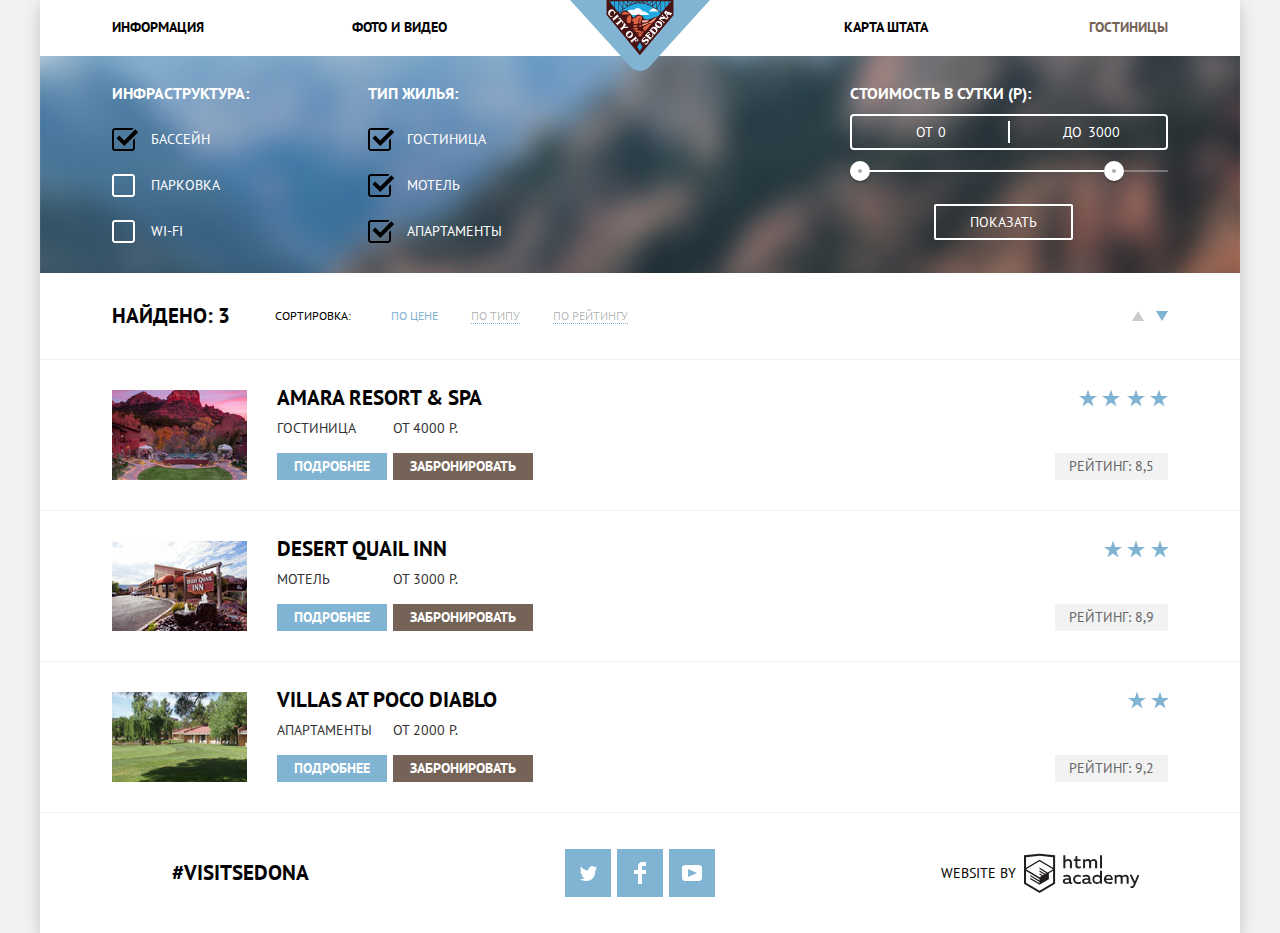
==== commit eb6d3d87: "Закончил разметку декоративныз эллементов(добавил звёзды, выровнял текст)" ====
--- a/hotels.html
+++ b/hotels.html
@@ -30,48 +30,48 @@
           <div class="hotels-bakground">
             <form class="filter-form" method="get" action="https://echo.htmlacademy.ru">
               <fieldset class="filter-col">
-                <legend>Инфраструктура:</legend>
+                <legend class="filter-title">Инфраструктура:</legend>
                   <ul class="filter-list">
                     <li class="filter-option">
-                      <label class="filter-name">
-                        <input type="checkbox" class="filter-check" name="infrastructure" value="pool" checked>
-                        <span class="filter-text">Бассейн</span>
-                      </label>
-                    </li>
-                    <li class="filter-option">
-                      <label class="filter-name">
-                        <input type="checkbox" class="filter-check" name="infrastructure" value="parking">
-                        <span class="filter-text">Парковка</span>
-                      </label>
-                    </li>
-                    <li class="filter-option">
-                      <label class="filter-name">
-                        <input type="checkbox" class="filter-check" name="infrastructure" value="wi-fi">
-                        <span class="filter-text">Wi-fi</span>
+                      <label class="filter-name" for="pool">
+                        <input type="checkbox" class="filter-check visually-hidden" name="infrastructure" value="pool" id="pool" checked>
+                        <span class="checkbox-text filter-text">Бассейн</span>
+                      </label>
+                    </li>
+                    <li class="filter-option">
+                      <label class="filter-name" for="parking">
+                        <input type="checkbox" class="filter-check visually-hidden" name="infrastructure" value="parking" id="parking">
+                        <span class="checkbox-text filter-text">Парковка</span>
+                      </label>
+                    </li>
+                    <li class="filter-option">
+                      <label class="filter-name" for="wi-fi">
+                        <input type="checkbox" class="filter-check visually-hidden" name="infrastructure" value="wi-fi" id="wi-fi">
+                        <span class="checkbox-text filter-text">Wi-fi</span>
                       </label>
                     </li>
                   </ul>
               </fieldset>
 
               <fieldset class="filter-col">
-                <legend>Тип жилья:</legend>
+                <legend class="filter-title">Тип жилья:</legend>
                   <ul class="filter-list">
                     <li class="filter-option">
-                      <label class="filter-name">
-                        <input type="checkbox" class="filter-check" name="accommodation" value="hotel" checked>
-                        <span class="filter-text">Гостиница</span>
-                      </label>
-                    </li>
-                    <li class="filter-option">
-                      <label class="filter-name">
-                        <input type="checkbox" class="filter-check" name="accommodation" value="motel" checked>
-                        <span class="filter-text">Мотель</span>
-                      </label>
-                    </li>
-                    <li class="filter-option">
-                      <label class="filter-name">
-                        <input type="checkbox" class="filter-check" name="accommodation" value="apartments" checked>
-                        <span class="filter-text">Апартаменты</span>
+                      <label class="filter-name" for="hotel">
+                        <input type="checkbox" class="filter-check visually-hidden" name="accommodation" value="hotel" id="hotel" checked>
+                        <span class="checkbox-text filter-text">Гостиница</span>
+                      </label>
+                    </li>
+                    <li class="filter-option">
+                      <label class="filter-name" for="motel">
+                        <input type="checkbox" class="filter-check visually-hidden" name="accommodation" value="motel" id="motel" checked>
+                        <span class="checkbox-text filter-text">Мотель</span>
+                      </label>
+                    </li>
+                    <li class="filter-option">
+                      <label class="filter-name" for="apartments">
+                        <input type="checkbox" class="filter-check visually-hidden" name="accommodation" value="apartments" id="apartments" checked>
+                        <span class="checkbox-text filter-text">Апартаменты</span>
                       </label>
                     </li>
                   </ul>
--- a/css/style.css
+++ b/css/style.css
@@ -88,17 +88,33 @@
   padding: 0;
   margin: 0;
   list-style: none;
+  box-sizing: border-box;
 }
 
 .menu-item {
   text-align: center;
   width: 20%;
-  padding: 15px;
   box-sizing: border-box;
 }
 
-.menu-item:nth-child(2) {
-  margin-right: 20%;
+.menu-item:nth-child(4n-2) {
+  margin-right: auto;
+}
+
+.menu-item:nth-child(4n-2),
+.menu-item:nth-child(4n-3) {
+  text-align: left;
+  padding: 14px 0 16px 6%;
+}
+
+.menu-item:nth-child(4n-1) {
+  margin-left: auto;
+}
+
+.menu-item:nth-child(4n-1),
+.menu-item:nth-child(4n) {
+  text-align: right;
+  padding: 14px 6% 16px 0;
 }
 
 .menu-link {
@@ -132,7 +148,7 @@
     url("../img/svg/bg/welcome.svg") no-repeat center center,
     url("../img/svg/bg/polygon.svg") no-repeat center bottom,
     url("../img/bg/main-bg.jpg") no-repeat center 28%;
-  background-size: 459px 353px, 100% 59px, cover;
+  background-size: 459px 352px, 100% 57px, cover;
   background-color: #b0e0e6;
 }
 
@@ -141,7 +157,7 @@
   padding-top: 40px;
   margin-left: auto;
   margin-right: auto;
-  margin-bottom: 40px;
+  margin-bottom: 27px;
 	line-height: 26px;
 }
 
@@ -149,7 +165,7 @@
   max-width: 500px;
   margin-left: auto;
   margin-right: auto;
-  margin-bottom: 47px;
+  margin-bottom: 50px;
   line-height: 26px;
 }
 
@@ -157,115 +173,6 @@
   max-width: 160px;
   margin-left: auto;
   margin-right: auto;
-}
-
-.reason-content {
-  flex-shrink: 0;
-
-  background-color: #81b3d2;
-}
-
-.reason-extended .theme-text,
-.reason-extended .theme-title,
-.reason-extended .reason-number {
-  color: #ffffff;
-}
-
-.reason-number {
-  display: flex;
-  align-items: center;
-  justify-content: center;
-  font-weight: 400;
-}
-
-.reason-number::before {
-  content: "";
-  margin-right: 5px;
-
-  width: 8px;
-  height: 1px;
-
-  background: #333333;
-}
-
-.reason-number::after {
-  content: "";
-  margin-left: 5px;
-
-  width: 8px;
-  height: 1px;
-
-  background: #333333;
-}
-
-.reason-content .reason-number::before {
-  background: #ffffff
-}
-
-.reason-content .reason-number::after {
-  background: #ffffff
-}
-
-.footer-list,
-.sort-list,
-.filter-list {
-  list-style: none;
-  margin: 0;
-  padding: 0;
-}
-
-
-/*----ПРОБНЫЙ ФЛЕКС----*/
-
-.reason-list {
-  width: 100%;
-  display: flex;
-  list-style: none;
-  margin: 0 auto 57px;
-  padding: 0;
-  flex-wrap: wrap;
-  flex-direction: row;
-  justify-content: center;
-}
-
-.reason-item {
-  width: calc(100% / 3);
-}
-
-.reason-extended {
-  display: flex;
-  width: 100%;
-}
-
-.reason-reverse {
-  flex-direction: row-reverse;
-}
-
-.reason-less {
-  min-height: 256px;
-  padding-top: 26px;
-  background-color: #eeeeee;
-
-  box-sizing: border-box;
-}
-
-.reason-less .theme-text{
-  background-color: #eeeeee;
-  width: 69%;
-
-  padding: 0 32px;
-  margin-left: auto;
-  margin-right: auto;
-  margin-bottom: 0;
-}
-
-.reason-item:first-child {
-  order: -2;
-}
-
-.reason-item:last-child {
-  width: 100%;
-  order: -1;
 }
 
 .reason-content {
@@ -276,12 +183,116 @@
   background-color: #81b3d2;
   text-align: center;
   box-sizing: border-box;
+
+  background-color: #81b3d2;
 }
 
 .reason-content .theme-text {
   margin-bottom: 0;
 }
 
+.reason-extended .theme-text,
+.reason-extended .theme-title,
+.reason-extended .reason-number {
+  color: #ffffff;
+}
+
+.reason-number {
+  display: flex;
+  align-items: center;
+  justify-content: center;
+  font-weight: 400;
+  padding-bottom: 6px;
+}
+
+.reason-number::before {
+  content: "";
+  margin-right: 5px;
+
+  width: 8px;
+  height: 1px;
+
+  background: #333333;
+}
+
+.reason-number::after {
+  content: "";
+  margin-left: 5px;
+
+  width: 8px;
+  height: 1px;
+
+  background: #333333;
+}
+
+.reason-content .reason-number::before {
+  background: #ffffff
+}
+
+.reason-content .reason-number::after {
+  background: #ffffff
+}
+
+.footer-list,
+.sort-list,
+.filter-list {
+  list-style: none;
+  margin: 0;
+  padding: 0;
+}
+
+
+/*----ПРОБНЫЙ ФЛЕКС----*/
+
+.reason-list {
+  width: 100%;
+  display: flex;
+  list-style: none;
+  margin: 0 auto 50px;
+  padding: 0;
+  flex-wrap: wrap;
+  flex-direction: row;
+  justify-content: center;
+}
+
+.reason-item {
+  width: calc(100% / 3);
+}
+
+.reason-extended {
+  display: flex;
+  width: 100%;
+}
+
+.reason-reverse {
+  flex-direction: row-reverse;
+}
+
+.reason-less {
+  min-height: 256px;
+  padding-top: 26px;
+  background-color: #eeeeee;
+
+  box-sizing: border-box;
+}
+
+.reason-less .theme-text{
+  background-color: #eeeeee;
+
+  padding: 0 35px 20px;
+  margin-left: auto;
+  margin-right: auto;
+  margin-bottom: 0;
+}
+
+.reason-item:first-child {
+  order: -2;
+}
+
+.reason-item:last-child {
+  width: 100%;
+  order: -1;
+}
 
 .reason-image {
   position: relative;
@@ -311,27 +322,27 @@
 .feature-item {
   width: calc(100%/3);
   min-height: 330px;
-  padding-top: 60px;
+  padding-top: 58px;
   box-sizing: border-box;
 }
 
 .feature-home .theme-text {
-  padding: 0 17%;
+  padding: 2px 17% 20px;
   margin: 0 auto;
 }
 
 .feature-eat .theme-text {
-  padding: 0 50px;
+  padding: 2px 50px 20px;
   margin: 0 auto;
 }
 
 .feature-gift .theme-text {
-  padding: 0 14%;
+  padding: 2px 14% 20px;
   margin: 0 auto;
 }
 
 .feature-home .home-image {
-  margin: 0 auto 30px;
+  margin: 0 auto 28px;
   width: 75px;
   height: 76px;
   background: url("../img/svg/bg/home.svg") no-repeat center center;
@@ -339,7 +350,7 @@
 }
 
 .feature-eat .eat-image {
-  margin: 0 auto 30px;
+  margin: 0 auto 28px;
   width: 74px;
   height: 76px;
   background: url("../img/svg/bg/eat.svg") no-repeat center center;
@@ -347,7 +358,7 @@
 }
 
 .feature-gift .gift-image {
-  margin: 0 auto 30px;
+  margin: 0 auto 28px;
   width: 64px;
   height: 76px;
   background: url("../img/svg/bg/gift.svg") no-repeat center center;
@@ -359,39 +370,19 @@
 .feedback .theme-title {
   font-size: 30px;
   line-height: 36px;
+  margin-bottom: 24px;
 }
 
 .feedback .theme-text {
   line-height: 24px;
-  margin-bottom: 52px;
+  margin: 0 auto 47px;
 }
 
 .search {
-  width: 452px;
+  width: 568px;
   margin: 0 auto;
 
   position: relative;
-}
-
-.search-row {
-  display: flex;
-}
-
-.search-calendar {
-  border: none;
-  background-color: transparent;
-}
-
-.search-calendar-icon {
-  fill: #cacaca;
-}
-
-.search-calendar-icon:hover {
-  fill: #000000;
-}
-
-.search-calendar-icon:active {
-  fill: #81b3d2;
 }
 
 .search-form {
@@ -411,45 +402,193 @@
   z-index: 1;
 }
 
-.search-input-wrapper .search-input {
+.search-link {
+  font-size: 21px;
+  line-height: 26px;
+
+  display: block;
+  padding: 30px 58px;
+}
+
+.search-link:hover {
+  background-color: #604e43;
+}
+
+.search-link:active {
+  background-color: #503e33;
+  color: rgba(255, 255, 255, 0.3)
+}
+
+.search-row {
+  width: 100%;
+  display: flex;
+  align-items: center;
+  margin-bottom: 29px;
+  position: relative;
+}
+
+.search-row input {
   font-size: 14px;
-  line-height: 21px;
+  line-height: 26px;
+  font-weight: 700;
   color: #000000;
   text-align: left;
+
+  height: 38px;
+  box-sizing: border-box;
+}
+
+.search-calendar {
+  border: none;
+  background-color: transparent;
+  outline: none;
+
+  position: absolute;
+  right: 3px;
+  top: 7px;
+}
+
+.search-item {
+  margin-right: auto;
+}
+
+.search-calendar {
+  fill: #cacaca;
+}
+
+.search-calendar:hover,
+.search-calendar:focus {
+  fill: #000000;
+}
+
+.search-calendar:active {
+  fill: #81b3d2;
+}
+
+.search-input-wrapper .search-input {
+  width: 346px;
+
+  padding-right: 40px;
+  padding-left: 10px;
 
   background-color: #f2f2f2;
   border: solid 2px transparent;
   outline: none;
-}
-
-.search-input-wrapper input:hover {
+
+  position: relative;
+  text-transform: uppercase;
+}
+
+.search-input-wrapper input:hover,
+.number input:hover {
   background-color: #ebebeb;
   border: solid 2px transparent;
 }
 
-.search-input-wrapper input:focus {
+.search-input-wrapper input:focus,
+.number input:focus {
   background-color: #ffffff;
   border: solid 2px #e5e5e5;
 }
 
-.search-link {
+.peoples-row {
+  margin-bottom: 55px;
+}
+
+.adults,
+.childrens {
+  display: flex;
+  align-items: center;
+}
+
+.childrens {
+  margin-left: auto;
+}
+
+.adults-item {
+  margin-right: 41px;
+}
+
+.childrens-item {
+  margin-right: 27px;
+}
+
+.number {
+  display: flex;
+  min-height: 38px;
+  padding: 0;
+  background-color: #f2f2f2;
+}
+
+.number .number-btn {
+  font-size: 0;
+
+  width: 38px;
+  height: 38px;
+
+  padding: 0;
+
+  outline: none;
+  border: none;
+  background-color: transparent;
+
+  position: relative;
+}
+
+.number-btn::before {
+  content: "";
+
+  width: 12px;
+  height: 3px;
+
+  background-color: #cacaca;
+
+  left: 13px;
+  position: absolute;
+}
+
+.number-btn-plus::after {
+  content: "";
+
+  width: 3px;
+  height: 12px;
+
+  background-color: #cacaca;
+
+  top: 14px;
+  right: 17px;
+  position: absolute;
+}
+
+.number-btn-plus:hover::after,
+.number-btn:hover::before,
+.number-btn-plus:focus::after,
+.number-btn:focus::before {
+  background-color: #000000;
+}
+
+.number-btn-plus:active::after,
+.number-btn:active::before {
+  background-color: #81b3d2;
+}
+
+.number .person-number {
+  text-align: center;
+
+  width: 38px;
+  height: 38px;
+
+  border: none;
+  outline: none;
+  background-color: transparent;
+}
+
+.search-send {
   font-size: 21px;
   line-height: 26px;
 
-  display: block;
-  padding: 29px 58px;
-}
-
-.search-link:hover {
-  background-color: #604e43;
-}
-
-.search-link:active {
-  background-color: #503e33;
-  color: rgba(255, 255, 255, 0.3)
-}
-
-.search-send {
+  width: 100%;
+  padding: 16px 0;
   background-color: #81b3d2;
 }
 
@@ -462,21 +601,7 @@
   color: rgba(255, 255, 255, 0.3);
 }
 
-.number {
-  background-color: #f2f2f2;
-}
-
-.number .number-btn {
-  font-size: 0;
-
-  border: none;
-  background-color: transparent;
-}
-
-.number .person-number {
-  border: none;
-  background-color: transparent;
-}
+/*----FOOTER----*/
 
 .main-footer {
   position: relative;
@@ -485,7 +610,7 @@
 .map {
   background-color: #dbe5c6;
   width: 100%;
-  height: 594px;
+  height: 592px;
 
   position: relative;
   overflow: hidden;
@@ -502,13 +627,14 @@
 }
 
 .footer-content {
-  bottom: 0;
-  background-color: rgba(255,255,255,0.9);
-  width: 100%;
+  width: 100%;
+
   box-sizing: border-box;
   padding-top: 20px;
   padding-bottom: 20px;
 
+  background-color: rgba(255,255,255,0.9);
+  bottom: 0;
   display: flex;
 }
 
@@ -523,7 +649,7 @@
 }
 
 .social-list {
-  margin: 13px;
+  margin: 13px 0;
   padding: 0;
   list-style: none;
   display: flex;
@@ -607,7 +733,7 @@
   line-height: 21px;
 
   display: flex;
-  padding: 30px 6%;
+  padding: 27px 6% 7px;
 
   background-image: url("../img/bg/filter-bg.jpg");
   background-color: #637b90;
@@ -617,30 +743,103 @@
 
 .filter-col {
   font-size: 16px;
+  font-weight: 700;
 
   min-width: 140px;
   margin: 0;
-  margin-right: 9.5%;
+  margin-right: 11%;
   padding: 0;
   border: none;
 }
 
+.filter-title {
+  margin-bottom: 24px;
+}
+
+.filter-option {
+  display: flex;
+  align-items: center;
+
+  position: relative;
+}
+
+.checkbox-text {
+  font-size: 14px;
+  font-weight: 400;
+
+  margin-bottom: 23px;
+
+  position: relative;
+  display: flex;
+  align-items: center;
+}
+
+.filter-check:checked + .checkbox-text::before {
+  content: "";
+  width: 27px;
+  height: 23px;
+
+  margin-right: 12px;
+
+  background: url("../img/svg/bg/checkbox-on.svg") no-repeat ;
+}
+
+.filter-check:not(:checked) + .checkbox-text::before {
+  content: "";
+  width: 23px;
+  height: 23px;
+
+  margin-right: 16px;
+
+  background: url("../img/svg/bg/checkbox-off.svg") no-repeat ;
+}
+
+.filter-check:not(:checked):disabled + .checkbox-text::before {
+  content: "";
+  width: 23px;
+  height: 23px;
+
+  margin-right: 16px;
+
+  background: url("../img/svg/bg/checkbox-off-disabled.svg") no-repeat ;
+}
+
+.filter-check:checked:disabled + .checkbox-text::before {
+  content: "";
+  width: 27px;
+  height: 23px;
+
+  margin-right: 12px;
+
+  background: url("../img/svg/bg/checkbox-on-disabled.svg") no-repeat ;
+}
+
 .filter-range {
-  max-width: 330px;
+  width: 30.1%;
   min-width: 224px;
   margin: 0;
   margin-left: auto;
 }
 
 .cost {
+  text-align: center;
+
+  width: 100%;
+  height: 36px;
+
+  margin: 10px 0 20px;
+
+  border: 2px solid #ffffff;
+  border-radius: 4px;
+
+  font-size: 0;
+
+  display: flex;
+  align-items: center;
+
   position: relative;
-  height: 34px;
-  margin-bottom: 20px;
-
-  border: 2px solid #ffffff;
-  border-radius: 2px;
-
-  font-size: 0;
+
+  box-sizing: border-box;
 }
 
 .cost::after {
@@ -653,28 +852,29 @@
   height: 22px;
 
   background: #ffffff;
-transform: translate(-50%, -50%);
+  transform: translate(-50%, -50%);
 }
 
 .cost .range-name {
-  display: inline-block;
-
   font-size: 14px;
   font-weight: 400;
   line-height: 21px;
-  vertical-align: middle;
+
+  width: 50%;
 
   cursor: pointer;
 }
 
-.cost .cost-from,
+.cost .cost-from {
+  padding-left: 26px;
+}
+
 .cost .cost-to {
-  width: 90px;
-  padding-left: 65px;
+  padding-left: 10px;
 }
 
 .range-input {
-  width: 50px;
+  width: 40px;
   margin: 0;
 
   color: #ffffff;
@@ -730,8 +930,8 @@
 
 .filter-show-btn {
   display: block;
-  margin: 0 auto;
-  padding: 6px 35px;
+  margin-left: 26.5%;
+  padding: 6px 34px;
 
   font-size: 14px;
   line-height: 20px;
@@ -871,7 +1071,7 @@
 
 .hotel-title {
   margin-top: -5px;
-  margin-bottom: 0;
+  margin-bottom: 6px;
   font-size: 21px;
   line-height: 26px;
   text-align: left;
@@ -950,3 +1150,49 @@
 .hotel-stars {
   font-size: 0;
 }
+
+.hotel-stars-one {
+  height: 16px;
+  width: 18px;
+
+  margin-left: auto;
+
+  background:
+    url("../img/svg/bg/star.svg") no-repeat
+}
+
+.hotel-stars-two {
+  height: 16px;
+  width: 40px;
+
+  margin-left: auto;
+
+  background:
+    url("../img/svg/bg/star.svg") no-repeat 0px center,
+    url("../img/svg/bg/star.svg") no-repeat 23px center;
+}
+
+.hotel-stars-three {
+  height: 16px;
+  width: 64px;
+
+  margin-left: auto;
+
+  background:
+    url("../img/svg/bg/star.svg") no-repeat 0px center,
+    url("../img/svg/bg/star.svg") no-repeat 23px center,
+    url("../img/svg/bg/star.svg") no-repeat 47px center;
+}
+
+.hotel-stars-four {
+  height: 16px;
+  width: 89px;
+
+  margin-left: auto;
+
+  background:
+    url(../img/svg/bg/star.svg) no-repeat 0px center,
+    url(../img/svg/bg/star.svg) no-repeat 23px center,
+    url(../img/svg/bg/star.svg) no-repeat 48px center,
+    url(../img/svg/bg/star.svg) no-repeat 71px center;
+}
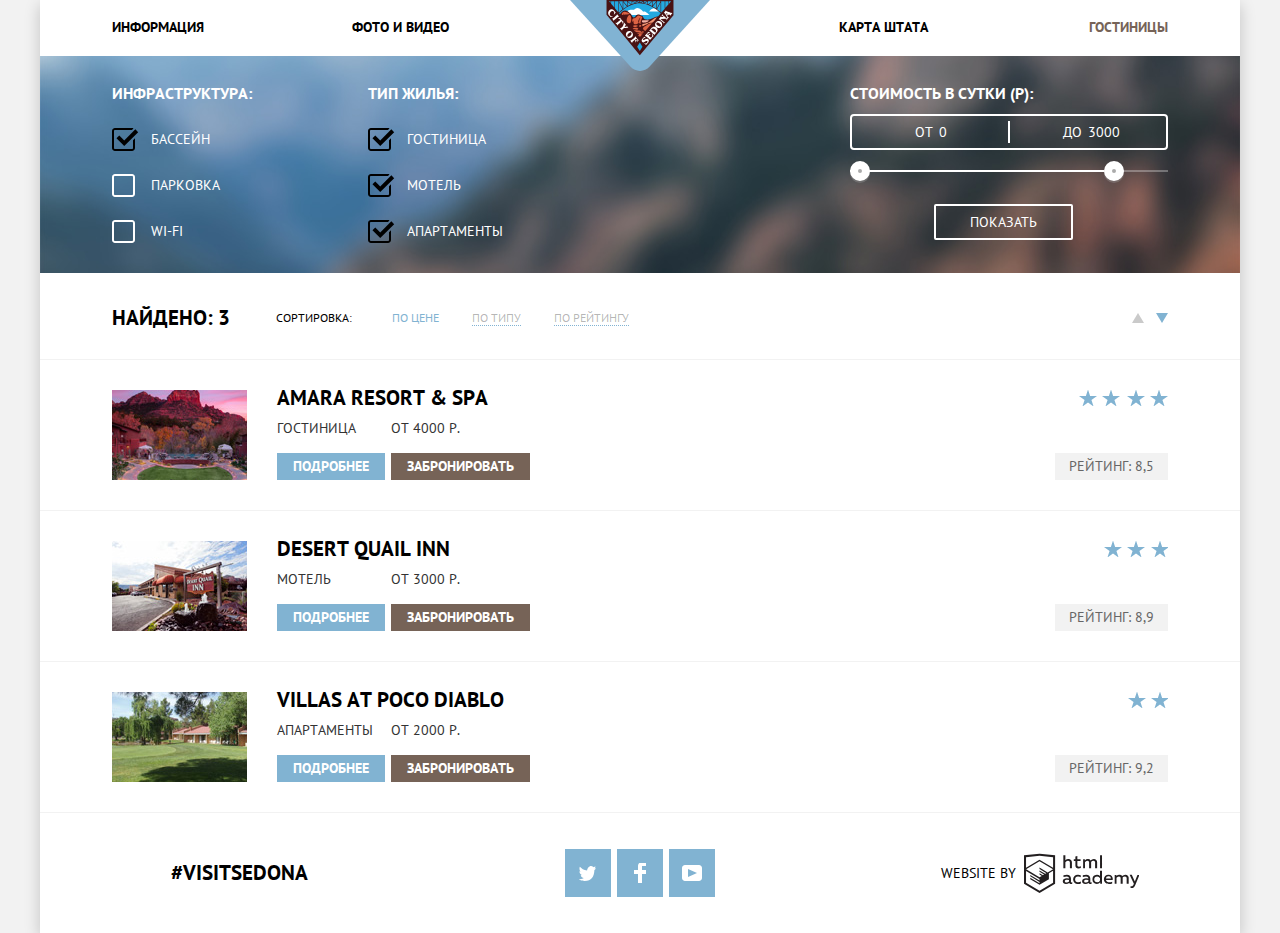
==== commit 1414ffcf: "Подключил минимизированный css и js" ====
--- a/hotels.html
+++ b/hotels.html
@@ -5,7 +5,7 @@
     <title>HTML Academy: Седона</title>
     <link href="https://fonts.googleapis.com/css?family=PT+Sans:400,700&amp;subset=cyrillic" rel="stylesheet">
     <link href="css/normalize.css" rel="stylesheet">
-    <link href="css/style.css" rel="stylesheet">
+    <link href="css/style.min.css" rel="stylesheet">
   </head>
   <body>
     <div class="container">
--- a/css/style.min.css
+++ b/css/style.min.css
@@ -0,0 +1 @@
+.button,.theme-text,body{font-size:14px}.reason-content,.reason-less{min-height:256px;box-sizing:border-box}.cost,.feature-item,.footer-content,.menu-item,.menu-list,.reason-content,.reason-less,.search-form,.search-row input{box-sizing:border-box}.button,.filter-show-btn,body{text-transform:uppercase}body{margin:0;padding:0;font-family:"PT Sans",Arial,sans-serif;line-height:26px;font-weight:400;color:#000;-webkit-font-kerning:none;font-kerning:none;background-color:#f2f2f2}.button,.theme-text,.theme-title{line-height:21px;text-align:center}a{text-decoration:none}.container{margin:0 auto;min-width:768px;max-width:1200px;background-color:#fff;box-shadow:0 5px 15px 0 rgba(0,1,1,.2)}.visually-hidden{position:absolute;width:1px;height:1px;margin:-1px;border:0;padding:0;white-space:nowrap;-webkit-clip-path:inset(100%);clip-path:inset(100%);clip:rect(0 0 0 0);overflow:hidden}.button{color:#fff;font-weight:700;vertical-align:middle;background-color:#766357;border:none}.theme-text{font-weight:400;color:#333}.menu-link,.theme-title{font-weight:700;color:#000}.theme-title{font-size:21px}.menu{position:relative}.main-header-logo{position:absolute;top:0;left:50%;-webkit-transform:translateX(-50%);transform:translateX(-50%);z-index:1}.menu-list{width:100%;display:flex;flex-wrap:wrap;padding:0;margin:0;list-style:none}.menu-item{text-align:center;width:20%;padding:14px 0 16px}.menu-item:nth-child(4n - 2){margin-right:10%}.menu-item:nth-child(4n - 2),.menu-item:nth-child(4n - 3){text-align:left;padding-left:6%}.menu-item:nth-child(4n - 1){margin-left:10%}.menu-item:nth-child(4n - 1),.menu-item:nth-child(4n){text-align:right;padding-right:6%}.reason,.reason-content{text-align:center}.menu-link:hover{color:#81b3d2}.menu-link:active{opacity:.3}.menu-link:not([href]),.menu-link:not([href]):active,.menu-link:not([href]):hover{color:#766357;opacity:1}.reason-greeting{width:100%;height:508px;background:url(../img/svg/bg/welcome.svg) center center no-repeat,url(../img/svg/bg/polygon.svg) center bottom no-repeat,url(../img/bg/main-bg.jpg) center 28% no-repeat #b0e0e6;background-size:459px 352px,100% 57px,cover}.reason-header .theme-title{max-width:450px;padding-top:40px;margin-left:auto;margin-right:auto;margin-bottom:27px;line-height:26px}.reason-header .theme-text{max-width:500px;margin-left:auto;margin-right:auto;margin-bottom:50px;line-height:26px}.reason-item .theme-title{max-width:160px;margin-left:auto;margin-right:auto}.reason-content{flex-shrink:0;padding:25px 40px 20px;width:33.3333%;background-color:#81b3d2}.reason-number,.search-row{display:flex;align-items:center}.reason-number::after,.reason-number::before{width:8px;height:1px;background:#333;content:""}.reason-content .theme-text{margin-bottom:0}.reason-extended .reason-number,.reason-extended .theme-text,.reason-extended .theme-title{color:#fff}.reason-number{justify-content:center;font-weight:400;padding-bottom:6px}.reason-number::before{margin-right:5px}.reason-number::after{margin-left:5px}.reason-content .reason-number::after,.reason-content .reason-number::before{background:#fff}.filter-list,.footer-list,.sort-list{list-style:none;margin:0;padding:0}.reason-list{width:100%;display:flex;list-style:none;margin:0 auto 50px;padding:0;flex-wrap:wrap;flex-direction:row;justify-content:center}.reason-item{width:33.3333%}.reason-extended{display:flex;width:100%}.reason-reverse{flex-direction:row-reverse}.reason-less{padding-top:26px;padding-bottom:20px;background-color:#eee}.reason-less .theme-text{background-color:#eee;padding:0 35px;margin-left:auto;margin-right:auto;margin-bottom:0}.reason-item:first-child{order:-2}.reason-item:last-child{width:100%;order:-1}.reason-image{position:relative;flex-grow:1;overflow:hidden;background-color:#b0e0e6}.reason-image img{position:absolute;width:100%;height:auto;top:50%;left:0;-webkit-transform:translateY(-50%);transform:translateY(-50%)}.feature-list{width:100%;list-style:none;margin:0;padding:0;display:flex}.feature-item{width:33.3333%;min-height:330px;padding-top:58px;padding-bottom:20px}.feature-home .theme-text{padding:2px 17%;margin:0 auto}.feature-eat .theme-text{padding:2px 50px;margin:0 auto}.feature-gift .theme-text{padding:2px 14%;margin:0 auto}.feature-home .home-image{margin:0 auto 28px;width:75px;height:76px;background:url(../img/svg/bg/home.svg) center center no-repeat;background-size:contain}.feature-eat .eat-image{margin:0 auto 28px;width:74px;height:76px;background:url(../img/svg/bg/eat.svg) center center no-repeat;background-size:contain}.feature-gift .gift-image{margin:0 auto 28px;width:64px;height:76px;background:url(../img/svg/bg/gift.svg) center center no-repeat;background-size:contain}.feedback .theme-title{font-size:30px;line-height:36px;margin-bottom:24px}.feedback .theme-text{line-height:24px;margin:0 auto 47px}@-webkit-keyframes slide{from{-webkit-transform:translateY(-100%);transform:translateY(-100%)}}@keyframes slide{from{-webkit-transform:translateY(-100%);transform:translateY(-100%)}}@-webkit-keyframes shake{10%,30%,50%,70%,90%{-webkit-transform:translateX(10px);transform:translateX(10px)}20%,40%,60%,80%{-webkit-transform:translateX(-10px);transform:translateX(-10px)}}@keyframes shake{10%,30%,50%,70%,90%{-webkit-transform:translateX(10px);transform:translateX(10px)}20%,40%,60%,80%{-webkit-transform:translateX(-10px);transform:translateX(-10px)}}.search{width:568px;margin:0 auto;position:relative}.search-wrapper{width:100%;overflow:hidden;position:absolute;left:-10px;top:100%;z-index:1;padding:0 10px 15px;display:none}.search-link,.search-wrapper-show{display:block}.search-form{font-weight:700;background-color:#fff;box-shadow:0 7px 15px 0 #00010126;width:100%;padding:55px}.search-form-show{-webkit-animation:slide .8s;animation:slide .8s}.search-form-error{-webkit-animation:shake .6s;animation:shake .6s}.search-link{font-size:21px;line-height:26px;padding:30px 58px}.search-link:hover{background-color:#604e43}.search-link:active{background-color:#503e33;color:rgba(255,255,255,.3)}.search-row{width:100%;margin-bottom:29px;position:relative}.adults,.childrens,.social-list{display:flex;align-items:center}.search-row input{font-size:14px;line-height:26px;font-weight:700;color:#000;text-align:left;height:38px}.search-calendar{border:none;background-color:transparent;outline:0;position:absolute;right:3px;top:7px;fill:#cacaca}.search-item{margin-right:auto}.search-calendar:focus,.search-calendar:hover{fill:#000}.search-calendar:active{fill:#81b3d2}.search-input-wrapper .search-input{width:346px;padding-right:40px;padding-left:10px;background-color:#f2f2f2;border:2px solid transparent;outline:0;position:relative;text-transform:uppercase}.number input:hover,.search-input-wrapper input:hover{background-color:#ebebeb;border:2px solid transparent}.number input:focus,.search-input-wrapper input:focus{background-color:#fff;border:2px solid #e5e5e5}.peoples-row{margin-bottom:55px}.childrens{margin-left:auto}.adults-item{margin-right:41px}.childrens-item{margin-right:27px}.number{display:flex;min-height:38px;padding:0;background-color:#f2f2f2}.number .number-btn{font-size:0;width:38px;height:38px;padding:0;outline:0;cursor:pointer;border:none;background-color:transparent;position:relative}.number-btn::before{content:"";width:12px;height:3px;background-color:#cacaca;top:50%;left:50%;-webkit-transform:translate(-50%,-50%);transform:translate(-50%,-50%);position:absolute}.number-btn-plus::after,.social-link::before{-webkit-transform:translate(-50%,-50%);content:"";left:50%;top:50%}.number-btn-plus::after{width:3px;height:12px;background-color:#cacaca;transform:translate(-50%,-50%);position:absolute}.main-footer,.map{position:relative}.number-btn-plus:focus::after,.number-btn-plus:hover::after,.number-btn:focus::before,.number-btn:hover::before{background-color:#000}.number-btn-plus:active::after,.number-btn:active::before{background-color:#81b3d2}.number .person-number{text-align:center;width:38px;height:38px;border:none;outline:0;background-color:transparent}.search-send{font-size:21px;line-height:26px;cursor:pointer;width:100%;padding:16px 0;background-color:#81b3d2}.search-send:hover{background-color:#669ec0}.search-send:active{background-color:#5496bd;color:rgba(255,255,255,.3)}.map{width:100%;height:592px;overflow:hidden;background:url(../img/bg/map.jpg) center center no-repeat #dbe5c6}.absolute,.map iframe{position:absolute}.map iframe{height:100%;width:100%;z-index:0}.footer-content{width:100%;padding-top:20px;padding-bottom:20px;background-color:rgba(255,255,255,.9);bottom:0;display:flex}.footer-unit{display:flex;justify-content:center;width:33.3333%}.social-list{margin:13px 0;padding:0;list-style:none}.social-link{display:block;margin:3px;height:48px;width:46px;background-color:#81b3d2;position:relative}.social-link::before{position:absolute;width:20px;height:20px;transform:translate(-50%,-50%);background-position:50% 50%;background-repeat:no-repeat}.social-twitter::before{background-image:url(../img/svg/bg/twitter.svg)}.social-facebook::before{background-image:url(../img/svg/bg/facebook.svg)}.social-youtube::before{background-image:url(../img/svg/bg/youtube.svg)}.social-link:active::before{opacity:.3}.main-footer .button{font-size:0;background-color:#81b3d2}.main-footer .button:hover{background-color:#669ec0}.main-footer .button:active{background-color:#5496bd}.footer-copyright{display:flex;align-items:center}.footer-copyright-logo{height:41px;margin-left:8px;font-size:0}.inline-logo{fill:#231f20}.inline-logo:hover{fill:#81b3d2}.inline-logo:active{fill:#bdbbbc}.hashtag{font-size:21px;line-height:26px;color:#000;font-weight:700;-ms-grid-row-align:center;align-self:center}.filter-form{color:#fff;text-align:left;line-height:21px;display:flex;flex-wrap:wrap;padding:27px 6% 7px;background-image:url(../img/bg/filter-bg.jpg);background-color:#637b90;background-position:center;background-repeat:no-repeat}.checkbox-text,.filter-option{align-items:center;display:flex;position:relative}.filter-col{font-size:16px;font-weight:700;min-width:140px;margin:0 11% 0 0;padding:0;border:none}.filter-title{margin-bottom:24px}.checkbox-text{font-size:14px;font-weight:400;margin-bottom:23px}.cost,.sort{align-items:center}.filter-check:checked+.checkbox-text::before{content:"";width:27px;height:23px;margin-right:12px;background:url(../img/svg/bg/checkbox-on.svg) no-repeat}.filter-check:not(:checked)+.checkbox-text::before{content:"";width:23px;height:23px;margin-right:16px;background:url(../img/svg/bg/checkbox-off.svg) no-repeat}.filter-check:not(:checked):disabled+.checkbox-text::before{content:"";width:23px;height:23px;margin-right:16px;background:url(../img/svg/bg/checkbox-off-disabled.svg) no-repeat}.filter-check:checked:disabled+.checkbox-text::before{content:"";width:27px;height:23px;margin-right:12px;background:url(../img/svg/bg/checkbox-on-disabled.svg) no-repeat}.filter-check:focus+.checkbox-text::before{opacity:.5}.filter-range{width:30.1%;min-width:224px;margin:0 0 0 auto}.cost{text-align:center;width:100%;height:36px;margin:10px 0 20px;border:2px solid #fff;border-radius:4px;font-size:0;display:flex;position:relative}.hotel-title,.hotels .theme-text,.sort{text-align:left}.cost .range-name,.filter-show-btn{font-size:14px;font-weight:400;cursor:pointer}.cost::after{content:"";position:absolute;top:50%;left:50%;width:2px;height:22px;background:#fff;-webkit-transform:translate(-50%,-50%);transform:translate(-50%,-50%)}.cost .range-name{line-height:21px;width:50%}.cost .cost-from{padding-left:26px}.cost .cost-to{padding-left:10px}.range-input{width:40px;margin:0;color:#fff;background-color:transparent;border:none}.range-controls{position:relative;margin-bottom:32px}.range-controls .scale{height:2px;background:rgba(255,255,255,.3)}.range-controls .bar{width:80%;height:2px;background:#fff}.grip{position:absolute;top:50%;-webkit-transform:translateY(-50%);transform:translateY(-50%);width:4px;height:4px;background:#ababab;border:8px solid #fff;border-radius:50%;box-shadow:0 2px rgba(171,171,171,.3);cursor:pointer}.grip:hover{border:9px solid #fff;-webkit-transform:translate(-1px,-50%);transform:translate(-1px,-50%)}.min-grip{left:0}.max-grip{left:80%}.filter-show-btn{display:block;margin-left:26.5%;padding:6px 34px;line-height:20px;color:#fff;background:0 0;border:2px solid #fff;border-radius:2px}.hotel,.hotel-block,.hotel-content,.hotel-rate,.sort,.sort-list{display:flex}.filter-show-btn:hover{color:#000;background:#fff}.sort{font-size:12px;line-height:18px;padding:30px 6% 26px;border-bottom:1px solid #f2f2f2}.sort-link,.sort-link:hover{border-bottom:dotted 1px #81b3d2}.sort-text{margin:0}.sort-list{width:100%;align-items:center;flex-grow:1}.sort .sort-result{font-size:21px;line-height:26px;font-weight:700;min-width:135px;margin-right:29px}.sort-by{margin-right:40px}.sort-row{margin-right:33px}.sort-link{line-height:30px;color:rgba(0,0,0,.3)}.sort-link:hover{color:#81b3d2}.sort-link:active{color:#000;border:none}.sort-link.active,.sort-link.active:active,.sort-link.active:hover{color:#81b3d2;border:none}.sort-directions{display:flex;margin-left:auto}.sort-link-step{font-size:0;line-height:0;color:#cacaca;border:6px solid transparent}.sort-ascending{border-bottom:10px solid #cacaca;border-top-width:0}.sort-descending{border-top:10px solid #81b3d2;border-bottom-width:0;margin-left:12px}.sort-descending:hover{border-top-color:#000}.sort-ascending:hover{border-bottom-color:#000}.sort-descending:active{border-top-color:#81b3d2}.sort-ascending:active{border-bottom-color:#81b3d2}.hotel{padding:30px 6%;border-bottom:1px solid #f2f2f2}.hotel-booking-btn,.hotel-details-btn{padding:3px 16px;margin-top:auto}.hotel-content{width:280px;flex-wrap:wrap}.hotel-title{margin-top:-5px;margin-bottom:6px;font-size:21px;line-height:26px}.hotel-block{margin-right:6px;flex-direction:column}.hotel-block .hotel-text{margin-bottom:14px}.hotel-picture{width:135px;height:90px;margin-right:30px;background-color:#637b90}.hotel-stars-four,.hotel-stars-one,.hotel-stars-three,.hotel-stars-two{height:16px;margin-left:auto}.hotel-picture img{vertical-align:bottom}.hotel-booking-btn:hover{background-color:#604e43}.hotel-booking-btn:active{background-color:#503e33;color:rgba(255,255,255,.3)}.hotel-details-btn{background-color:#81b3d2}.hotel-details-btn:hover{background-color:#669ec0}.hotel-details-btn:active{background-color:#5496bd;color:rgba(255,255,255,.3)}.hotel-rate{flex-direction:column;margin-left:auto}.hotel-rate-text{color:#666;text-align:center;line-height:21px;margin-top:auto;padding:3px 14px;background-color:#f2f2f2}.hotel-stars{font-size:0}.hotel-stars-one{width:18px;background:url(../img/svg/bg/star.svg) no-repeat}.hotel-stars-two{width:40px;background:url(../img/svg/bg/star.svg) 0 center no-repeat,url(../img/svg/bg/star.svg) 23px center no-repeat}.hotel-stars-three{width:64px;background:url(../img/svg/bg/star.svg) 0 center no-repeat,url(../img/svg/bg/star.svg) 23px center no-repeat,url(../img/svg/bg/star.svg) 47px center no-repeat}.hotel-stars-four{width:89px;background:url(../img/svg/bg/star.svg) 0 center no-repeat,url(../img/svg/bg/star.svg) 23px center no-repeat,url(../img/svg/bg/star.svg) 48px center no-repeat,url(../img/svg/bg/star.svg) 71px center no-repeat}